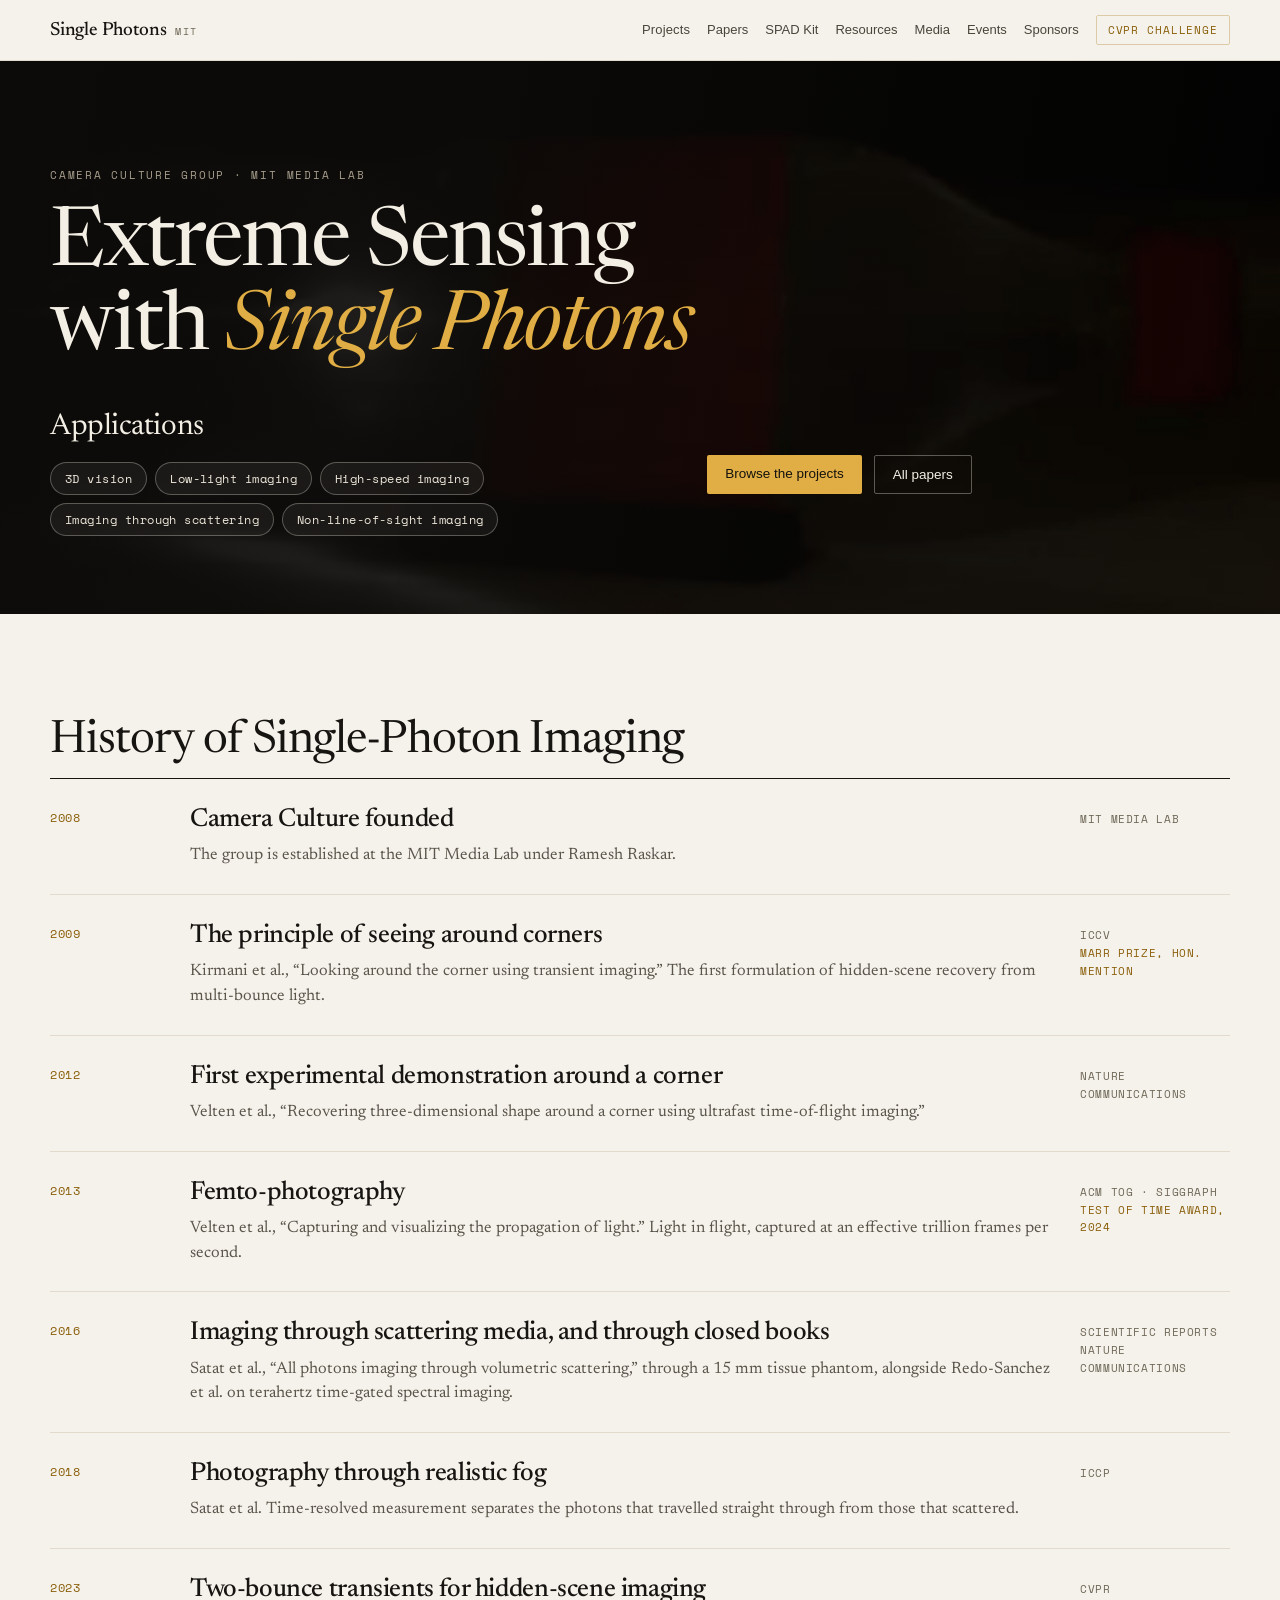
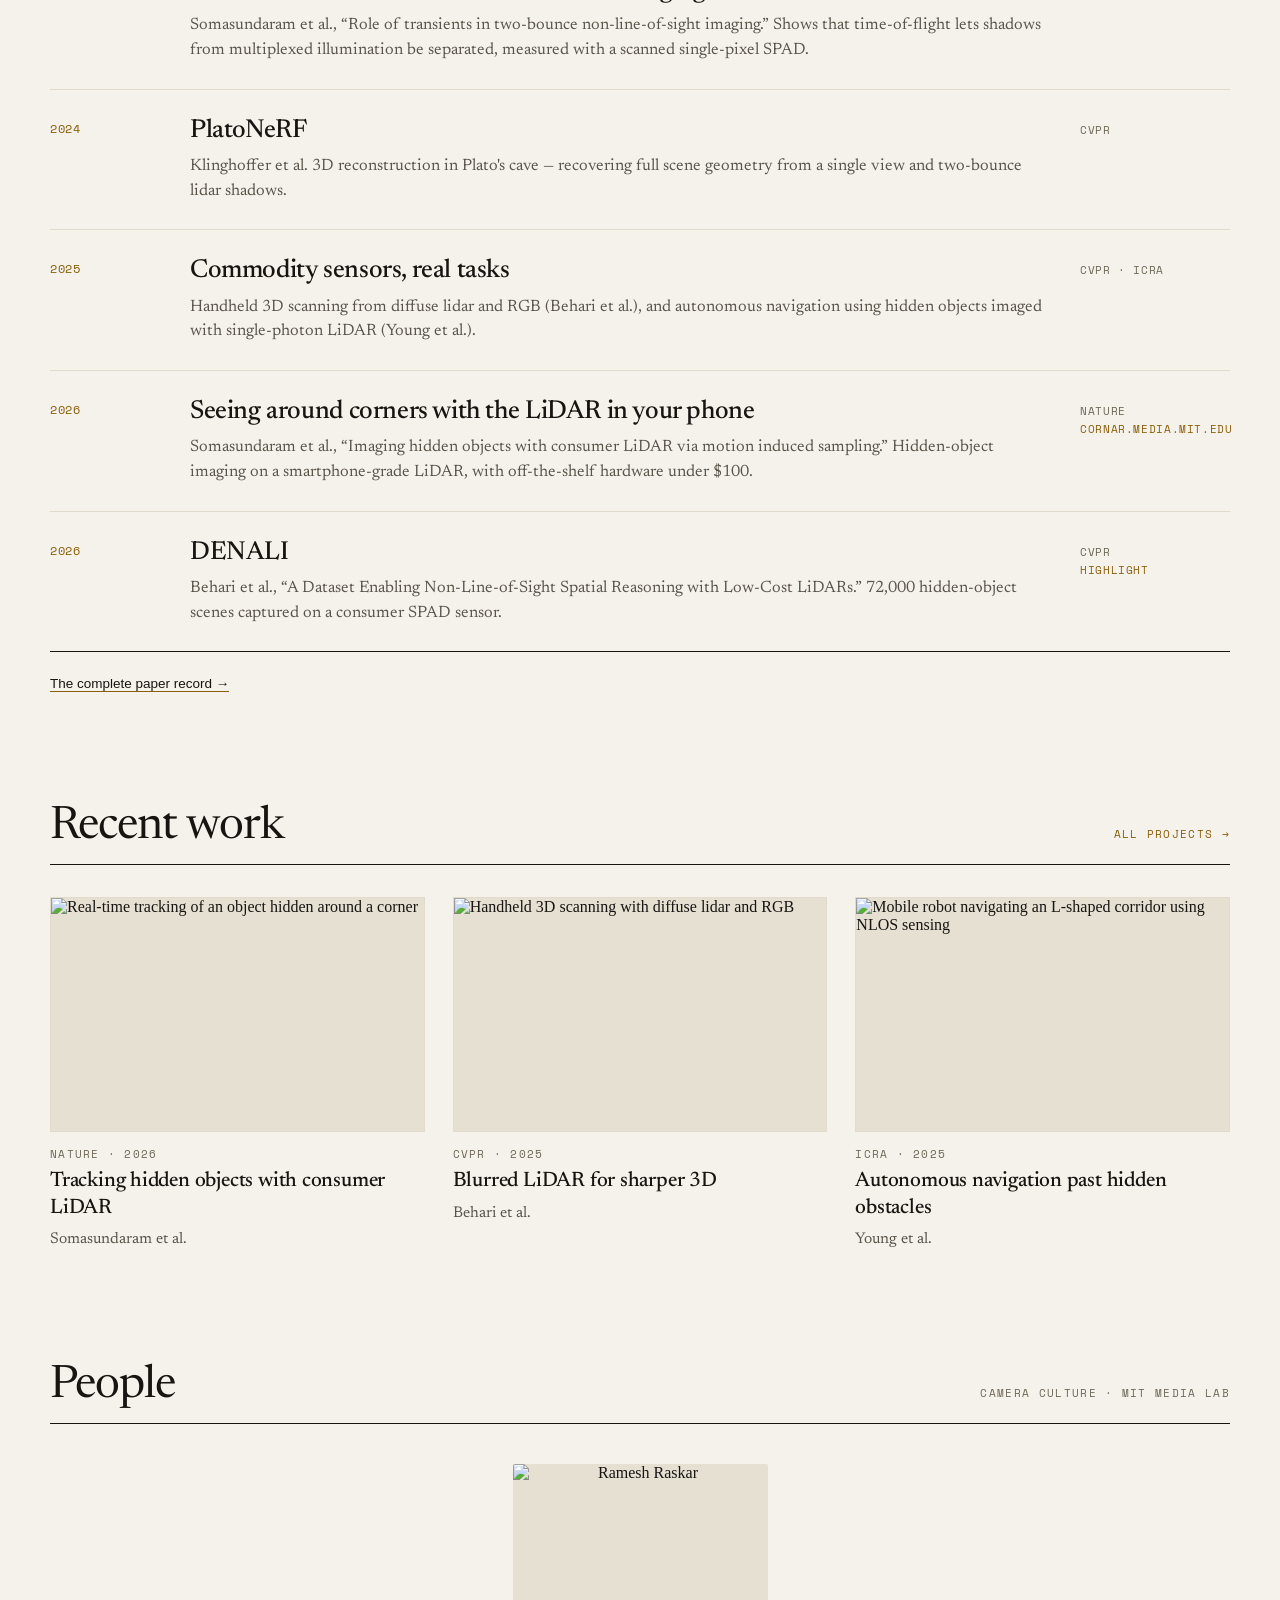
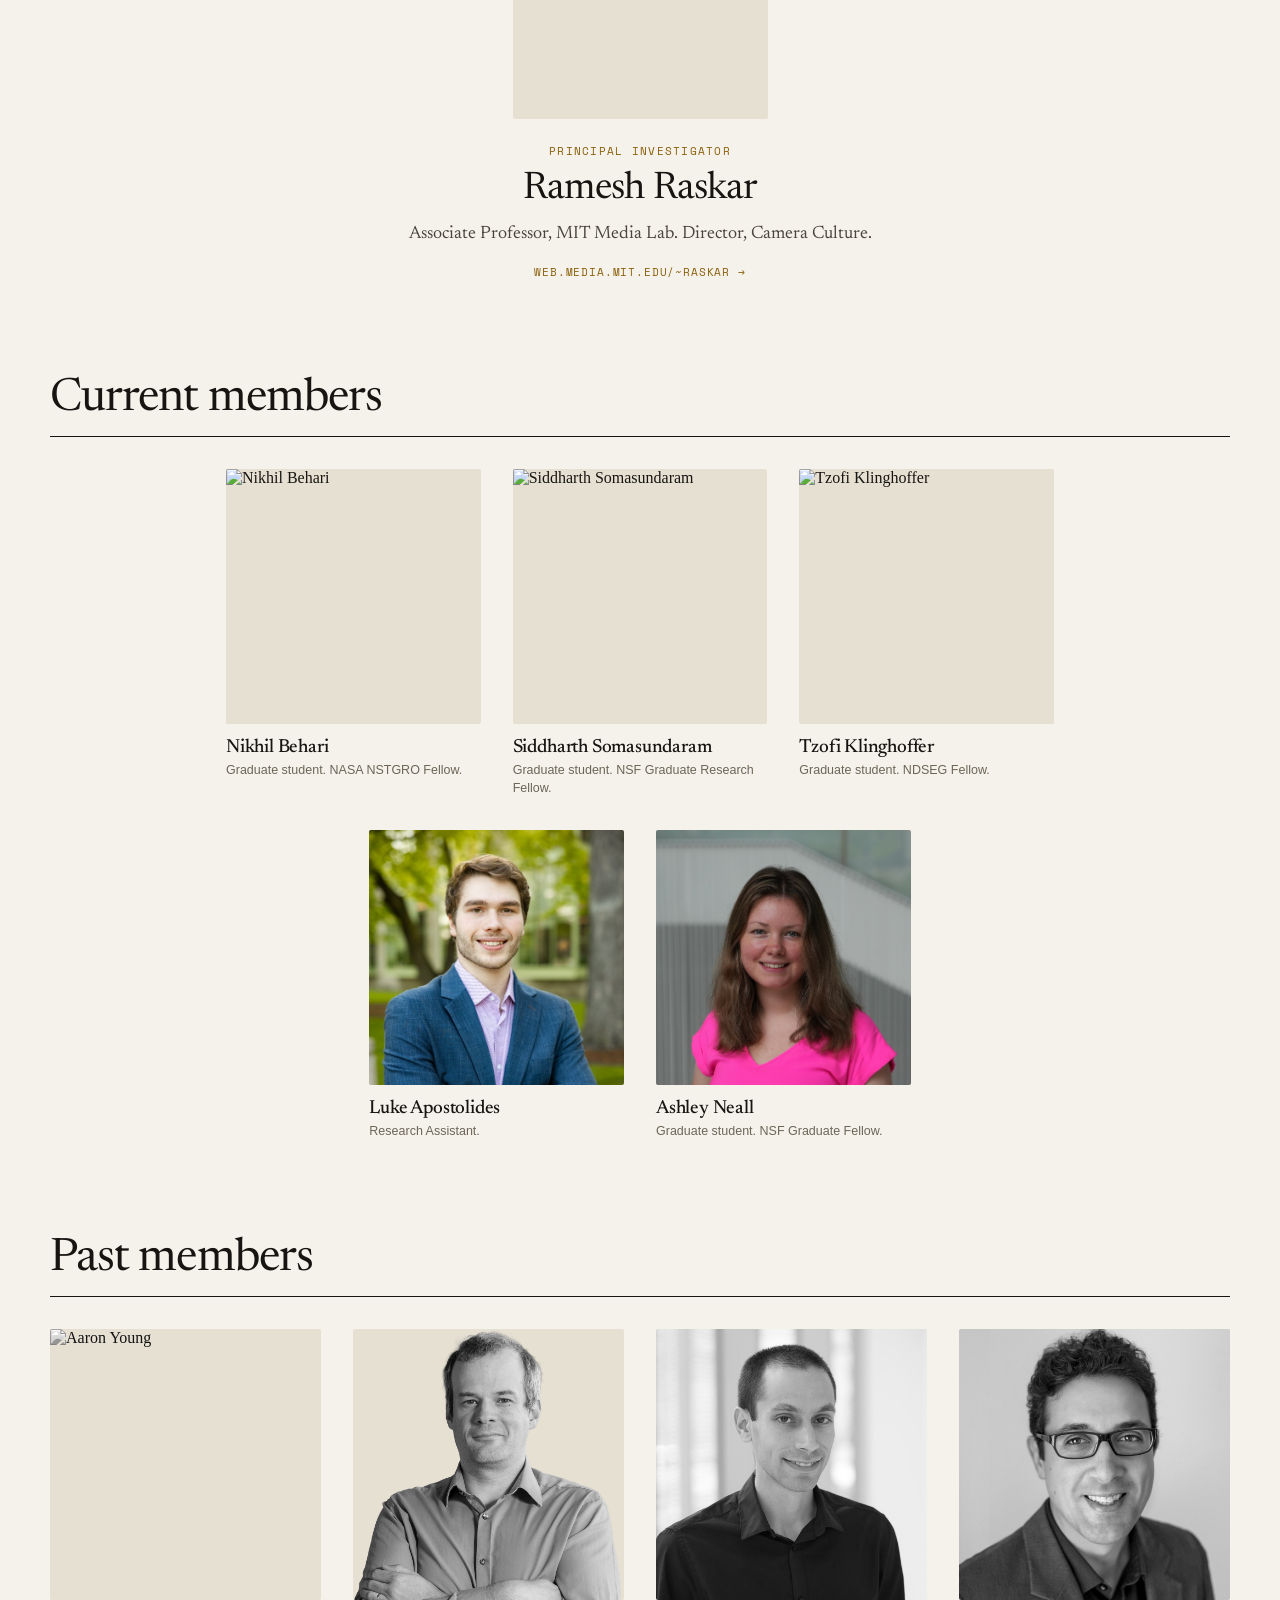
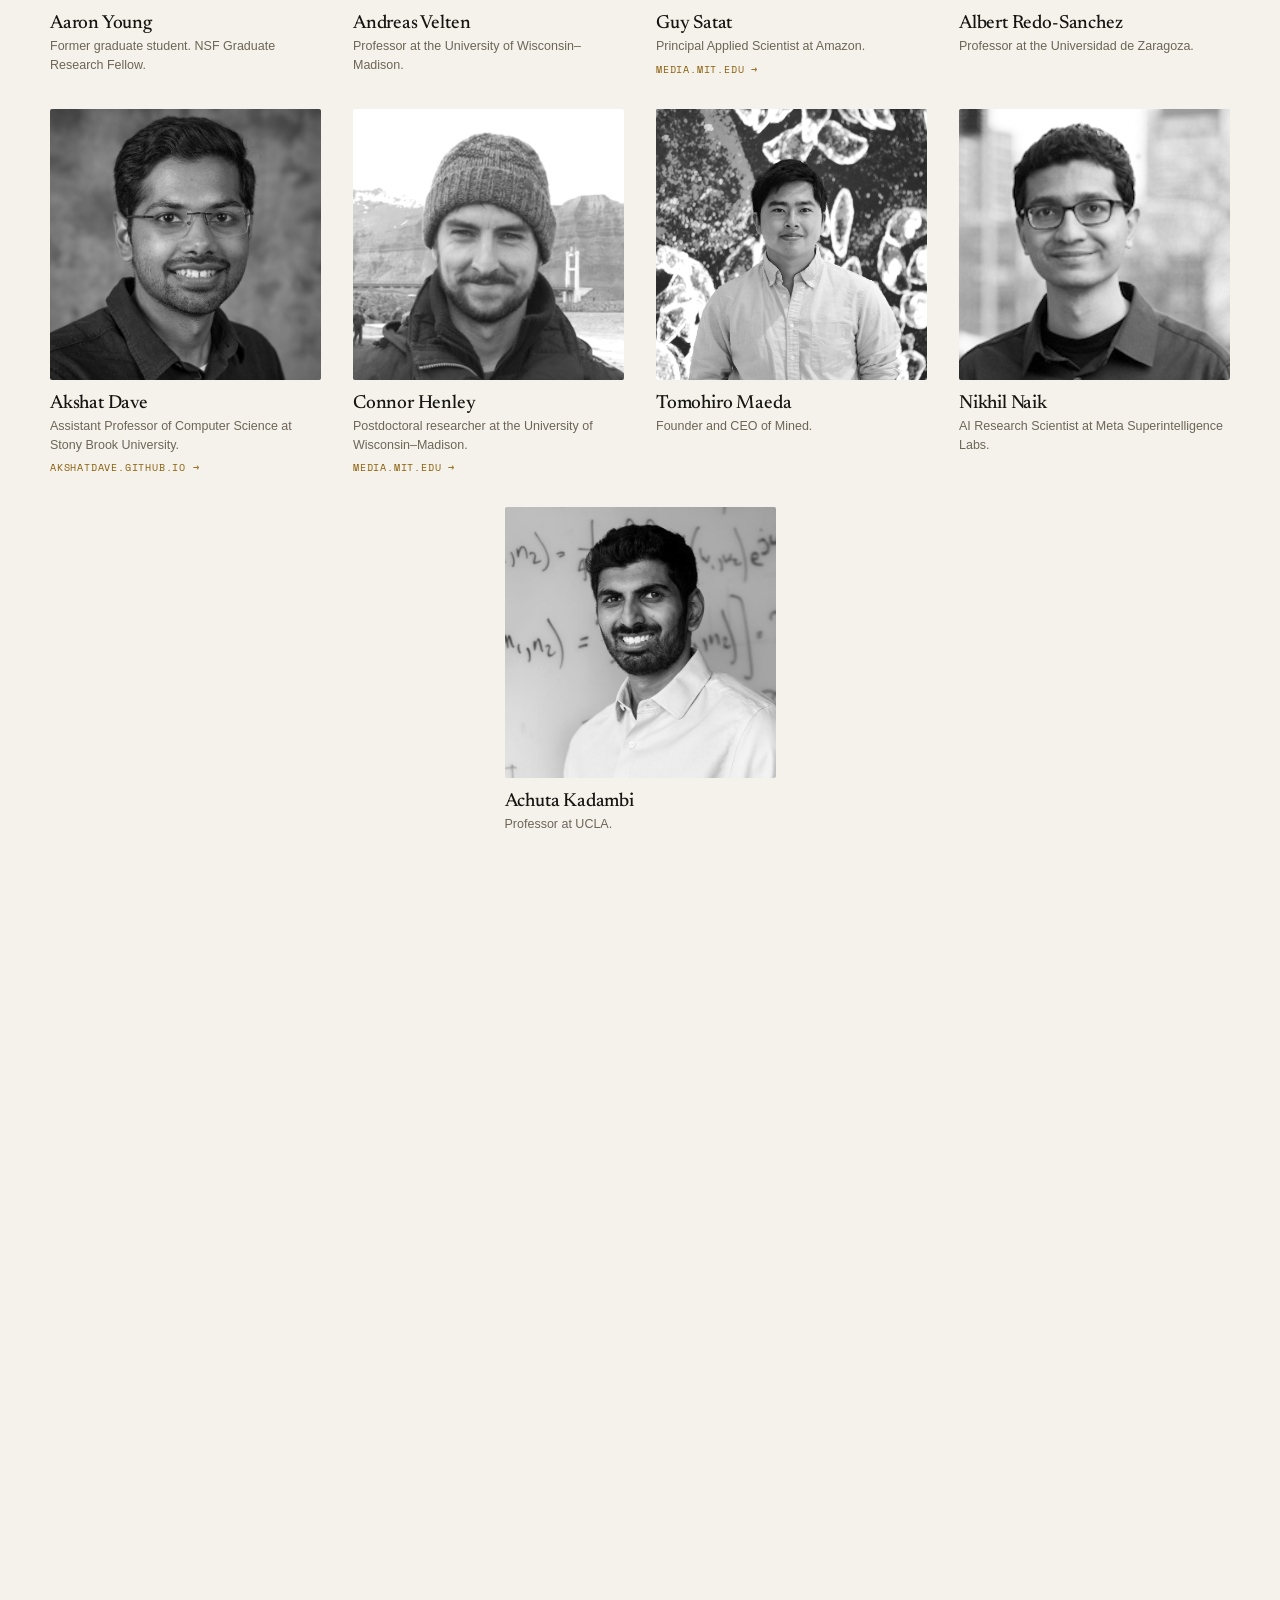
==== index.html @ fcda45ff "init" ====
<!DOCTYPE html>
<html lang="en">
<head>
<meta charset="utf-8">
<meta name="viewport" content="width=device-width, initial-scale=1">
<title>Single Photons · Camera Culture, MIT Media Lab</title>
<meta name="description" content="Single-photon, transient and time-of-flight imaging research from the Camera Culture group at the MIT Media Lab, 2008 to today.">
<link rel="preconnect" href="https://fonts.googleapis.com">
<link rel="preconnect" href="https://fonts.gstatic.com" crossorigin>
<link href="https://fonts.googleapis.com/css2?family=Newsreader:ital,opsz,wght@0,6..72,300..600;1,6..72,300..500&family=Space+Mono:wght@400;700&display=swap" rel="stylesheet">
<style>
body{margin:0;background:#F5F2EB;color:#171512;-webkit-font-smoothing:antialiased}
a{color:#8A5F0B}
a:hover{color:#171512}
input::placeholder{color:#A39B8A}
.prow:hover{background:#EFEBE1}
.hv1:hover{color:#171512 !important;border-bottom:1px solid #8A5F0B !important}
.hv2:hover{background:#8A5F0B !important;color:#FBF9F4 !important;border:1px solid #8A5F0B !important}
.hv3:hover{color:#D9A63C !important}
.hv4:hover{color:#EFEAE0 !important}
.hv5:hover{background:#F4EFE5 !important;color:#14120E !important;border:1px solid #F4EFE5 !important}
.hv6:hover{background:#F4EFE5 !important}
.hv7:hover{border:1px solid #F4EFE5 !important}
.hv8:hover{background:#EFEBE1 !important}
.hv9:hover{background:#E9E3D6 !important}
.hv10:hover{color:#8A5F0B !important}
.hv11:hover{color:#171512 !important}
.hv12:hover{background:#EFEAE0 !important}
.hv13:hover{background:#8A5F0B !important}
.hv14:hover{border:1px solid #171512 !important}
</style>
<script src="reveal.js" defer></script>
</head>
<body>
<div style="background:#F5F2EB">
  <div style="position:sticky;top:0;z-index:50;background:rgba(245,242,235,0.92);backdrop-filter:blur(10px);border-bottom:1px solid #E2DBCC">
  <div style="max-width:1180px;margin:0 auto;padding:0 32px;display:flex;align-items:center;gap:32px;min-height:60px;flex-wrap:wrap">
    <a href="index.html" style="display:flex;align-items:baseline;gap:9px;text-decoration:none;color:#171512;flex:0 0 auto">
      <span style="font-family:Newsreader,Georgia,serif;font-size:19px;font-weight:500;letter-spacing:-0.01em;white-space:nowrap">Single Photons</span>
      <span style="font-family:'Space Mono',monospace;font-size:10px;letter-spacing:0.14em;text-transform:uppercase;color:#6F6858">MIT</span>
    </a>
    <nav style="display:flex;align-items:center;gap:17px;margin-left:auto;flex-wrap:wrap;row-gap:8px">
      <a data-nav="Projects" href="projects.html" style="font-family:'Helvetica Neue',Helvetica,Arial,sans-serif;font-size:13px;letter-spacing:0.01em;color:#4A453B;text-decoration:none;padding:4px 0;border-bottom:1px solid transparent;white-space:nowrap" class="hv1">Projects</a>
      <a data-nav="Papers" href="papers.html" style="font-family:'Helvetica Neue',Helvetica,Arial,sans-serif;font-size:13px;color:#4A453B;text-decoration:none;padding:4px 0;border-bottom:1px solid transparent;white-space:nowrap" class="hv1">Papers</a>
      <a data-nav="SPAD Kit" href="spad-kit.html" style="font-family:'Helvetica Neue',Helvetica,Arial,sans-serif;font-size:13px;color:#4A453B;text-decoration:none;padding:4px 0;border-bottom:1px solid transparent;white-space:nowrap" class="hv1">SPAD Kit</a>
      <a data-nav="Resources" href="resources.html" style="font-family:'Helvetica Neue',Helvetica,Arial,sans-serif;font-size:13px;color:#4A453B;text-decoration:none;padding:4px 0;border-bottom:1px solid transparent;white-space:nowrap" class="hv1">Resources</a>
      <a data-nav="Media" href="media.html" style="font-family:'Helvetica Neue',Helvetica,Arial,sans-serif;font-size:13px;color:#4A453B;text-decoration:none;padding:4px 0;border-bottom:1px solid transparent;white-space:nowrap" class="hv1">Media</a>
      <a data-nav="Events" href="events.html" style="font-family:'Helvetica Neue',Helvetica,Arial,sans-serif;font-size:13px;color:#4A453B;text-decoration:none;padding:4px 0;border-bottom:1px solid transparent;white-space:nowrap" class="hv1">Events</a>
      <a data-nav="Sponsors" href="sponsors.html" style="font-family:'Helvetica Neue',Helvetica,Arial,sans-serif;font-size:13px;color:#4A453B;text-decoration:none;padding:4px 0;border-bottom:1px solid transparent;white-space:nowrap" class="hv1">Sponsors</a>
      <a data-nav="Challenge" href="challenge.html" style="font-family:'Space Mono',monospace;font-size:11px;letter-spacing:0.08em;text-transform:uppercase;color:#8A5F0B;text-decoration:none;border:1px solid #DCCBA6;padding:6px 11px;border-radius:2px;white-space:nowrap" class="hv2">CVPR Challenge</a>
    </nav>
  </div>
</div>

  <section style="position:relative;background:#0C0B09;overflow:hidden;isolation:isolate">
    <img src="assets/trillion_fps.gif" alt="Femto-photography: a laser pulse travelling through a plastic bottle, captured at an effective trillion frames per second" style="position:absolute;inset:0;width:100%;height:100%;object-fit:cover;object-position:center;display:block">
    <div style="position:absolute;inset:0;background:linear-gradient(101deg,rgba(12,11,9,0.96) 0%,rgba(12,11,9,0.9) 34%,rgba(12,11,9,0.52) 63%,rgba(12,11,9,0.16) 100%);pointer-events:none"></div>
    <div style="position:relative;max-width:1180px;margin:0 auto;padding:104px 32px 78px">
      <span style="font-family:'Space Mono',monospace;font-size:11px;letter-spacing:0.16em;text-transform:uppercase;color:#A79E8C">Camera Culture Group · MIT Media Lab</span>
      <h1 style="font-family:Newsreader,Georgia,serif;font-weight:400;font-size:clamp(42px,6.4vw,82px);line-height:1.02;letter-spacing:-0.025em;margin:22px 0 0;max-width:19ch;text-wrap:balance;color:#F4EFE5">Extreme Sensing with <span style="font-style:italic;color:#E0AE44">Single Photons</span></h1>
      <div style="display:grid;grid-template-columns:minmax(0,1.15fr) minmax(0,1fr);gap:56px;margin-top:40px;align-items:stretch">
        <div>
          <h2 style="font-family:Newsreader,Georgia,serif;font-weight:400;font-size:30px;letter-spacing:-0.015em;color:#F4EFE5;margin:0">Applications</h2>
          <div style="display:flex;flex-wrap:wrap;gap:8px;margin-top:20px">
            <a href="papers.html?topic=3d" style="font-family:'Space Mono',monospace;font-size:11.5px;letter-spacing:0.04em;color:#EDE7DA;text-decoration:none;border:1px solid rgba(244,239,229,0.3);border-radius:100px;padding:7px 14px;background:rgba(244,239,229,0.06)" class="hv5">3D vision</a>
            <a href="papers.html?topic=lowlight" style="font-family:'Space Mono',monospace;font-size:11.5px;letter-spacing:0.04em;color:#EDE7DA;text-decoration:none;border:1px solid rgba(244,239,229,0.3);border-radius:100px;padding:7px 14px;background:rgba(244,239,229,0.06)" class="hv5">Low-light imaging</a>
            <a href="papers.html?topic=highspeed" style="font-family:'Space Mono',monospace;font-size:11.5px;letter-spacing:0.04em;color:#EDE7DA;text-decoration:none;border:1px solid rgba(244,239,229,0.3);border-radius:100px;padding:7px 14px;background:rgba(244,239,229,0.06)" class="hv5">High-speed imaging</a>
            <a href="papers.html?topic=scattering" style="font-family:'Space Mono',monospace;font-size:11.5px;letter-spacing:0.04em;color:#EDE7DA;text-decoration:none;border:1px solid rgba(244,239,229,0.3);border-radius:100px;padding:7px 14px;background:rgba(244,239,229,0.06)" class="hv5">Imaging through scattering</a>
            <a href="papers.html?topic=nlos" style="font-family:'Space Mono',monospace;font-size:11.5px;letter-spacing:0.04em;color:#EDE7DA;text-decoration:none;border:1px solid rgba(244,239,229,0.3);border-radius:100px;padding:7px 14px;background:rgba(244,239,229,0.06)" class="hv5">Non-line-of-sight imaging</a>
          </div>
        </div>
        <div style="display:flex;flex-direction:column;gap:14px;justify-content:center">
          <div style="display:flex;gap:12px;flex-wrap:wrap">
            <a href="projects.html" style="font-family:'Helvetica Neue',Helvetica,Arial,sans-serif;font-size:13.5px;background:#E0AE44;color:#14120E;text-decoration:none;padding:11px 18px;border-radius:2px" class="hv6">Browse the projects</a>
            <a href="papers.html" style="font-family:'Helvetica Neue',Helvetica,Arial,sans-serif;font-size:13.5px;color:#F4EFE5;text-decoration:none;padding:11px 18px;border:1px solid rgba(244,239,229,0.34);border-radius:2px" class="hv7">All papers</a>
          </div>
        </div>
      </div>
    </div>
  </section>

  <section id="history" style="max-width:1180px;margin:104px auto 0;padding:0 32px">
    <div style="display:flex;align-items:baseline;justify-content:space-between;gap:24px;border-bottom:1px solid #171512;padding-bottom:14px;flex-wrap:wrap">
      <h2 style="font-family:Newsreader,Georgia,serif;font-weight:400;font-size:clamp(30px,3.6vw,46px);letter-spacing:-0.02em;margin:0">History of Single-Photon Imaging</h2>
    </div>

    <div style="display:flex;flex-direction:column">
      <div style="display:grid;grid-template-columns:112px minmax(0,1fr) 150px;gap:28px;padding:26px 0;border-bottom:1px solid #E2DBCC;align-items:start">
        <span style="font-family:'Space Mono',monospace;font-size:12px;letter-spacing:0.06em;color:#8A5F0B;padding-top:4px">2008</span>
        <div>
          <h3 style="font-family:Newsreader,Georgia,serif;font-weight:500;font-size:26px;line-height:1.2;letter-spacing:-0.015em;margin:0 0 7px">Camera Culture founded</h3>
          <p style="font-family:Newsreader,Georgia,serif;font-size:16.5px;line-height:1.5;color:#5A544A;margin:0">The group is established at the MIT Media Lab under Ramesh Raskar.</p>
        </div>
        <span style="font-family:'Space Mono',monospace;font-size:10.5px;line-height:1.7;letter-spacing:0.06em;text-transform:uppercase;color:#6F6858;padding-top:6px">MIT Media Lab</span>
      </div>
      <a href="https://ieeexplore.ieee.org/abstract/document/5459160" style="display:grid;grid-template-columns:112px minmax(0,1fr) 150px;gap:28px;padding:26px 0;border-bottom:1px solid #E2DBCC;text-decoration:none;color:#171512;align-items:start" class="hv8">
        <span style="font-family:'Space Mono',monospace;font-size:12px;letter-spacing:0.06em;color:#8A5F0B;padding-top:4px">2009</span>
        <div>
          <h3 style="font-family:Newsreader,Georgia,serif;font-weight:500;font-size:26px;line-height:1.2;letter-spacing:-0.015em;margin:0 0 7px">The principle of seeing around corners</h3>
          <p style="font-family:Newsreader,Georgia,serif;font-size:16.5px;line-height:1.5;color:#5A544A;margin:0">Kirmani et al., “Looking around the corner using transient imaging.” The first formulation of hidden-scene recovery from multi-bounce light.</p>
        </div>
        <span style="font-family:'Space Mono',monospace;font-size:10.5px;line-height:1.7;letter-spacing:0.06em;text-transform:uppercase;color:#6F6858;padding-top:6px">ICCV<br><span style="color:#8A5F0B">Marr Prize, Hon. Mention</span></span>
      </a>

      <a href="https://www.nature.com/articles/ncomms1747" style="display:grid;grid-template-columns:112px minmax(0,1fr) 150px;gap:28px;padding:26px 0;border-bottom:1px solid #E2DBCC;text-decoration:none;color:#171512;align-items:start" class="hv8">
        <span style="font-family:'Space Mono',monospace;font-size:12px;letter-spacing:0.06em;color:#8A5F0B;padding-top:4px">2012</span>
        <div>
          <h3 style="font-family:Newsreader,Georgia,serif;font-weight:500;font-size:26px;line-height:1.2;letter-spacing:-0.015em;margin:0 0 7px">First experimental demonstration around a corner</h3>
          <p style="font-family:Newsreader,Georgia,serif;font-size:16.5px;line-height:1.5;color:#5A544A;margin:0">Velten et al., “Recovering three-dimensional shape around a corner using ultrafast time-of-flight imaging.”</p>
        </div>
        <span style="font-family:'Space Mono',monospace;font-size:10.5px;line-height:1.7;letter-spacing:0.06em;text-transform:uppercase;color:#6F6858;padding-top:6px">Nature Communications</span>
      </a>

      <a href="https://dl.acm.org/doi/abs/10.1145/2461912.2461928" style="display:grid;grid-template-columns:112px minmax(0,1fr) 150px;gap:28px;padding:26px 0;border-bottom:1px solid #E2DBCC;text-decoration:none;color:#171512;align-items:start" class="hv8">
        <span style="font-family:'Space Mono',monospace;font-size:12px;letter-spacing:0.06em;color:#8A5F0B;padding-top:4px">2013</span>
        <div>
          <h3 style="font-family:Newsreader,Georgia,serif;font-weight:500;font-size:26px;line-height:1.2;letter-spacing:-0.015em;margin:0 0 7px">Femto-photography</h3>
          <p style="font-family:Newsreader,Georgia,serif;font-size:16.5px;line-height:1.5;color:#5A544A;margin:0">Velten et al., “Capturing and visualizing the propagation of light.” Light in flight, captured at an effective trillion frames per second.</p>
        </div>
        <span style="font-family:'Space Mono',monospace;font-size:10.5px;line-height:1.7;letter-spacing:0.06em;text-transform:uppercase;color:#6F6858;padding-top:6px">ACM TOG · SIGGRAPH<br><span style="color:#8A5F0B">Test of Time Award, 2024</span></span>
      </a>

      <a href="https://www.nature.com/articles/srep33946" style="display:grid;grid-template-columns:112px minmax(0,1fr) 150px;gap:28px;padding:26px 0;border-bottom:1px solid #E2DBCC;text-decoration:none;color:#171512;align-items:start" class="hv8">
        <span style="font-family:'Space Mono',monospace;font-size:12px;letter-spacing:0.06em;color:#8A5F0B;padding-top:4px">2016</span>
        <div>
          <h3 style="font-family:Newsreader,Georgia,serif;font-weight:500;font-size:26px;line-height:1.2;letter-spacing:-0.015em;margin:0 0 7px">Imaging through scattering media, and through closed books</h3>
          <p style="font-family:Newsreader,Georgia,serif;font-size:16.5px;line-height:1.5;color:#5A544A;margin:0">Satat et al., “All photons imaging through volumetric scattering,” through a 15 mm tissue phantom, alongside Redo-Sanchez et al. on terahertz time-gated spectral imaging.</p>
        </div>
        <span style="font-family:'Space Mono',monospace;font-size:10.5px;line-height:1.7;letter-spacing:0.06em;text-transform:uppercase;color:#6F6858;padding-top:6px">Scientific Reports<br>Nature Communications</span>
      </a>

      <a href="https://ieeexplore.ieee.org/abstract/document/8368463" style="display:grid;grid-template-columns:112px minmax(0,1fr) 150px;gap:28px;padding:26px 0;border-bottom:1px solid #E2DBCC;text-decoration:none;color:#171512;align-items:start" class="hv8">
        <span style="font-family:'Space Mono',monospace;font-size:12px;letter-spacing:0.06em;color:#8A5F0B;padding-top:4px">2018</span>
        <div>
          <h3 style="font-family:Newsreader,Georgia,serif;font-weight:500;font-size:26px;line-height:1.2;letter-spacing:-0.015em;margin:0 0 7px">Photography through realistic fog</h3>
          <p style="font-family:Newsreader,Georgia,serif;font-size:16.5px;line-height:1.5;color:#5A544A;margin:0">Satat et al. Time-resolved measurement separates the photons that travelled straight through from those that scattered.</p>
        </div>
        <span style="font-family:'Space Mono',monospace;font-size:10.5px;line-height:1.7;letter-spacing:0.06em;text-transform:uppercase;color:#6F6858;padding-top:6px">ICCP</span>
      </a>

      <a href="https://arxiv.org/abs/2304.01308" style="display:grid;grid-template-columns:112px minmax(0,1fr) 150px;gap:28px;padding:26px 0;border-bottom:1px solid #E2DBCC;text-decoration:none;color:#171512;align-items:start" class="hv8">
        <span style="font-family:'Space Mono',monospace;font-size:12px;letter-spacing:0.06em;color:#8A5F0B;padding-top:4px">2023</span>
        <div>
          <h3 style="font-family:Newsreader,Georgia,serif;font-weight:500;font-size:26px;line-height:1.2;letter-spacing:-0.015em;margin:0 0 7px">Two-bounce transients for hidden-scene imaging</h3>
          <p style="font-family:Newsreader,Georgia,serif;font-size:16.5px;line-height:1.5;color:#5A544A;margin:0">Somasundaram et al., “Role of transients in two-bounce non-line-of-sight imaging.” Shows that time-of-flight lets shadows from multiplexed illumination be separated, measured with a scanned single-pixel SPAD.</p>
        </div>
        <span style="font-family:'Space Mono',monospace;font-size:10.5px;line-height:1.7;letter-spacing:0.06em;text-transform:uppercase;color:#6F6858;padding-top:6px">CVPR</span>
      </a>

      <a href="http://platonerf.github.io" style="display:grid;grid-template-columns:112px minmax(0,1fr) 150px;gap:28px;padding:26px 0;border-bottom:1px solid #E2DBCC;text-decoration:none;color:#171512;align-items:start" class="hv8">
        <span style="font-family:'Space Mono',monospace;font-size:12px;letter-spacing:0.06em;color:#8A5F0B;padding-top:4px">2024</span>
        <div>
          <h3 style="font-family:Newsreader,Georgia,serif;font-weight:500;font-size:26px;line-height:1.2;letter-spacing:-0.015em;margin:0 0 7px">PlatoNeRF</h3>
          <p style="font-family:Newsreader,Georgia,serif;font-size:16.5px;line-height:1.5;color:#5A544A;margin:0">Klinghoffer et al. 3D reconstruction in Plato's cave — recovering full scene geometry from a single view and two-bounce lidar shadows.</p>
        </div>
        <span style="font-family:'Space Mono',monospace;font-size:10.5px;line-height:1.7;letter-spacing:0.06em;text-transform:uppercase;color:#6F6858;padding-top:6px">CVPR</span>
      </a>

      <a href="https://nikhilbehari.github.io/bls3d-web/" style="display:grid;grid-template-columns:112px minmax(0,1fr) 150px;gap:28px;padding:26px 0;border-bottom:1px solid #E2DBCC;text-decoration:none;color:#171512;align-items:start" class="hv8">
        <span style="font-family:'Space Mono',monospace;font-size:12px;letter-spacing:0.06em;color:#8A5F0B;padding-top:4px">2025</span>
        <div>
          <h3 style="font-family:Newsreader,Georgia,serif;font-weight:500;font-size:26px;line-height:1.2;letter-spacing:-0.015em;margin:0 0 7px">Commodity sensors, real tasks</h3>
          <p style="font-family:Newsreader,Georgia,serif;font-size:16.5px;line-height:1.5;color:#5A544A;margin:0">Handheld 3D scanning from diffuse lidar and RGB (Behari et al.), and autonomous navigation using hidden objects imaged with single-photon LiDAR (Young et al.).</p>
        </div>
        <span style="font-family:'Space Mono',monospace;font-size:10.5px;line-height:1.7;letter-spacing:0.06em;text-transform:uppercase;color:#6F6858;padding-top:6px">CVPR · ICRA</span>
      </a>

      <a href="https://www.nature.com/articles/s41586-026-10502-x" style="display:grid;grid-template-columns:112px minmax(0,1fr) 150px;gap:28px;padding:26px 0;border-bottom:1px solid #E2DBCC;text-decoration:none;color:#171512;align-items:start" class="hv9">
        <span style="font-family:'Space Mono',monospace;font-size:12px;letter-spacing:0.06em;color:#8A5F0B;padding-top:4px">2026</span>
        <div>
          <h3 style="font-family:Newsreader,Georgia,serif;font-weight:500;font-size:26px;line-height:1.2;letter-spacing:-0.015em;margin:0 0 7px">Seeing around corners with the LiDAR in your phone</h3>
          <p style="font-family:Newsreader,Georgia,serif;font-size:16.5px;line-height:1.5;color:#5A544A;margin:0">Somasundaram et al., “Imaging hidden objects with consumer LiDAR via motion induced sampling.” Hidden-object imaging on a smartphone-grade LiDAR, with off-the-shelf hardware under $100.</p>
        </div>
        <span style="font-family:'Space Mono',monospace;font-size:10.5px;line-height:1.7;letter-spacing:0.06em;text-transform:uppercase;color:#6F6858;padding-top:6px">Nature<br><span style="color:#8A5F0B">cornar.media.mit.edu</span></span>
      </a>
      <a href="https://nikhilbehari.com/denali/" style="display:grid;grid-template-columns:112px minmax(0,1fr) 150px;gap:28px;padding:26px 0;border-bottom:1px solid #171512;text-decoration:none;color:#171512;align-items:start" style-hover="background:#EFEBE1">
        <span style="font-family:'Space Mono',monospace;font-size:12px;letter-spacing:0.06em;color:#8A5F0B;padding-top:4px">2026</span>
        <div>
          <h3 style="font-family:Newsreader,Georgia,serif;font-weight:500;font-size:26px;line-height:1.2;letter-spacing:-0.015em;margin:0 0 7px">DENALI</h3>
          <p style="font-family:Newsreader,Georgia,serif;font-size:16.5px;line-height:1.5;color:#5A544A;margin:0">Behari et al., “A Dataset Enabling Non-Line-of-Sight Spatial Reasoning with Low-Cost LiDARs.” 72,000 hidden-object scenes captured on a consumer SPAD sensor.</p>
        </div>
        <span style="font-family:'Space Mono',monospace;font-size:10.5px;line-height:1.7;letter-spacing:0.06em;text-transform:uppercase;color:#6F6858;padding-top:6px">CVPR<br><span style="color:#8A5F0B">Highlight</span></span>
      </a>
    </div>
    <div style="margin-top:22px">
      <a href="papers.html" style="font-family:'Helvetica Neue',Helvetica,Arial,sans-serif;font-size:13.5px;color:#171512;text-decoration:none;border-bottom:1px solid #8A5F0B" class="hv10">The complete paper record →</a>
    </div>
  </section>

  <section style="max-width:1180px;margin:112px auto 0;padding:0 32px">
    <div style="display:flex;align-items:baseline;justify-content:space-between;gap:24px;border-bottom:1px solid #171512;padding-bottom:14px;flex-wrap:wrap">
      <h2 style="font-family:Newsreader,Georgia,serif;font-weight:400;font-size:clamp(30px,3.6vw,46px);letter-spacing:-0.02em;margin:0">Recent work</h2>
      <a href="projects.html" style="font-family:'Space Mono',monospace;font-size:11px;letter-spacing:0.12em;text-transform:uppercase;color:#8A5F0B;text-decoration:none" class="hv11">All projects →</a>
    </div>
    <div style="display:grid;grid-template-columns:repeat(auto-fit,minmax(260px,1fr));gap:28px;margin-top:32px">
      <a href="https://cornar.media.mit.edu" style="text-decoration:none;color:#171512;display:flex;flex-direction:column">
        <div style="aspect-ratio:16/10;background:#E6E0D3;overflow:hidden;border:1px solid #E2DBCC">
          <img src="https://photons.media.mit.edu/assets/img/projects/nlos_track.gif" alt="Real-time tracking of an object hidden around a corner" style="width:100%;height:100%;object-fit:cover;display:block">
        </div>
        <span style="font-family:'Space Mono',monospace;font-size:10.5px;letter-spacing:0.12em;text-transform:uppercase;color:#6F6858;margin-top:14px">Nature · 2026</span>
        <h3 style="font-family:Newsreader,Georgia,serif;font-weight:500;font-size:21px;line-height:1.25;letter-spacing:-0.01em;margin:7px 0 6px">Tracking hidden objects with consumer LiDAR</h3>
        <p style="font-family:Newsreader,Georgia,serif;font-size:15.5px;line-height:1.5;color:#5A544A;margin:0">Somasundaram et al.</p>
      </a>
      <a href="https://nikhilbehari.github.io/bls3d-web/" style="text-decoration:none;color:#171512;display:flex;flex-direction:column">
        <div style="aspect-ratio:16/10;background:#E6E0D3;overflow:hidden;border:1px solid #E2DBCC">
          <img src="https://photons.media.mit.edu/assets/img/projects/bls3d.gif" alt="Handheld 3D scanning with diffuse lidar and RGB" style="width:100%;height:100%;object-fit:cover;display:block">
        </div>
        <span style="font-family:'Space Mono',monospace;font-size:10.5px;letter-spacing:0.12em;text-transform:uppercase;color:#6F6858;margin-top:14px">CVPR · 2025</span>
        <h3 style="font-family:Newsreader,Georgia,serif;font-weight:500;font-size:21px;line-height:1.25;letter-spacing:-0.01em;margin:7px 0 6px">Blurred LiDAR for sharper 3D</h3>
        <p style="font-family:Newsreader,Georgia,serif;font-size:15.5px;line-height:1.5;color:#5A544A;margin:0">Behari et al.</p>
      </a>
      <a href="https://arxiv.org/abs/2410.03555" style="text-decoration:none;color:#171512;display:flex;flex-direction:column">
        <div style="aspect-ratio:16/10;background:#E6E0D3;overflow:hidden;border:1px solid #E2DBCC">
          <img src="https://photons.media.mit.edu/assets/img/projects/enhancing.gif" alt="Mobile robot navigating an L-shaped corridor using NLOS sensing" style="width:100%;height:100%;object-fit:cover;display:block">
        </div>
        <span style="font-family:'Space Mono',monospace;font-size:10.5px;letter-spacing:0.12em;text-transform:uppercase;color:#6F6858;margin-top:14px">ICRA · 2025</span>
        <h3 style="font-family:Newsreader,Georgia,serif;font-weight:500;font-size:21px;line-height:1.25;letter-spacing:-0.01em;margin:7px 0 6px">Autonomous navigation past hidden obstacles</h3>
        <p style="font-family:Newsreader,Georgia,serif;font-size:15.5px;line-height:1.5;color:#5A544A;margin:0">Young et al.</p>
      </a>
    </div>
  </section>

  <section id="people" style="max-width:1180px;margin:112px auto 0;padding:0 32px">
    <div style="display:flex;align-items:baseline;justify-content:space-between;gap:24px;border-bottom:1px solid #171512;padding-bottom:14px;flex-wrap:wrap">
      <h2 style="font-family:Newsreader,Georgia,serif;font-weight:400;font-size:clamp(30px,3.6vw,46px);letter-spacing:-0.02em;margin:0">People</h2>
      <span style="font-family:'Space Mono',monospace;font-size:11px;letter-spacing:0.12em;text-transform:uppercase;color:#6F6858">Camera Culture · MIT Media Lab</span>
    </div>
    <a href="https://web.media.mit.edu/~raskar/" style="display:flex;flex-direction:column;align-items:center;text-align:center;gap:22px;margin:40px auto 0;max-width:560px;text-decoration:none;color:#171512">
      <div style="width:255px;max-width:100%;aspect-ratio:1/1;background:#E6E0D3;overflow:hidden;border-radius:2px">
        <img src="https://photons.media.mit.edu/assets/img/team/team-1.png" alt="Ramesh Raskar" style="width:100%;height:100%;object-fit:cover;display:block">
      </div>
      <div>
        <span style="font-family:'Space Mono',monospace;font-size:10.5px;letter-spacing:0.12em;text-transform:uppercase;color:#8A5F0B">Principal investigator</span>
        <h3 style="font-family:Newsreader,Georgia,serif;font-weight:400;font-size:clamp(28px,3vw,38px);line-height:1.1;letter-spacing:-0.02em;margin:10px 0 10px">Ramesh Raskar</h3>
        <p style="font-family:Newsreader,Georgia,serif;font-size:18px;line-height:1.5;color:#4A453B;margin:0 auto;max-width:52ch">Associate Professor, MIT Media Lab. Director, Camera Culture.</p>
        <span style="display:inline-block;margin-top:16px;font-family:'Space Mono',monospace;font-size:10.5px;letter-spacing:0.08em;text-transform:uppercase;color:#8A5F0B">web.media.mit.edu/~raskar →</span>
      </div>
    </a>
  </section>

  <section style="max-width:1180px;margin:96px auto 0;padding:0 32px">
    <div style="display:flex;align-items:baseline;justify-content:space-between;gap:24px;border-bottom:1px solid #171512;padding-bottom:14px;flex-wrap:wrap">
      <h2 style="font-family:Newsreader,Georgia,serif;font-weight:400;font-size:clamp(30px,3.6vw,46px);letter-spacing:-0.02em;margin:0">Current members</h2>
    </div>
    <div style="display:flex;flex-wrap:wrap;justify-content:center;gap:32px;margin:32px auto 0;max-width:830px">
      <a href="https://nikhilbehari.github.io" style="text-decoration:none;color:#171512;flex:0 1 calc(33.333% - 22px);min-width:180px">
        <div style="aspect-ratio:1/1;background:#E6E0D3;overflow:hidden;border-radius:2px">
          <img src="https://photons.media.mit.edu/assets/img/team/nikhil.jpeg" alt="Nikhil Behari" style="width:100%;height:100%;object-fit:cover;display:block">
        </div>
        <h3 style="font-family:Newsreader,Georgia,serif;font-weight:500;font-size:19px;letter-spacing:-0.01em;margin:14px 0 4px">Nikhil Behari</h3>
        <p style="font-family:'Helvetica Neue',Helvetica,Arial,sans-serif;font-size:12.5px;line-height:1.5;color:#6C6558;margin:0">Graduate student. NASA NSTGRO Fellow.</p>
      </a>
      <a href="https://sidsoma.github.io" style="text-decoration:none;color:#171512;flex:0 1 calc(33.333% - 22px);min-width:180px">
        <div style="aspect-ratio:1/1;background:#E6E0D3;overflow:hidden;border-radius:2px">
          <img src="https://photons.media.mit.edu/assets/img/team/sid.jpg" alt="Siddharth Somasundaram" style="width:100%;height:100%;object-fit:cover;display:block">
        </div>
        <h3 style="font-family:Newsreader,Georgia,serif;font-weight:500;font-size:19px;letter-spacing:-0.01em;margin:14px 0 4px">Siddharth Somasundaram</h3>
        <p style="font-family:'Helvetica Neue',Helvetica,Arial,sans-serif;font-size:12.5px;line-height:1.5;color:#6C6558;margin:0">Graduate student. NSF Graduate Research Fellow.</p>
      </a>
      <a href="https://tzofi.github.io" style="text-decoration:none;color:#171512;flex:0 1 calc(33.333% - 22px);min-width:180px">
        <div style="aspect-ratio:1/1;background:#E6E0D3;overflow:hidden;border-radius:2px">
          <img src="https://photons.media.mit.edu/assets/img/team/tzofi.jpg" alt="Tzofi Klinghoffer" style="width:100%;height:100%;object-fit:cover;display:block">
        </div>
        <h3 style="font-family:Newsreader,Georgia,serif;font-weight:500;font-size:19px;letter-spacing:-0.01em;margin:14px 0 4px">Tzofi Klinghoffer</h3>
        <p style="font-family:'Helvetica Neue',Helvetica,Arial,sans-serif;font-size:12.5px;line-height:1.5;color:#6C6558;margin:0">Graduate student. NDSEG Fellow.</p>
      </a>
      <div style="flex:0 1 calc(33.333% - 22px);min-width:180px">
        <div style="aspect-ratio:1/1;background:#E6E0D3;overflow:hidden;border-radius:2px">
          <img src="assets/team/luke-apostolides.jpg" alt="Luke Apostolides" style="width:100%;height:100%;object-fit:cover;object-position:50% 5%;display:block">
        </div>
        <h3 style="font-family:Newsreader,Georgia,serif;font-weight:500;font-size:19px;letter-spacing:-0.01em;margin:14px 0 4px">Luke Apostolides</h3>
        <p style="font-family:'Helvetica Neue',Helvetica,Arial,sans-serif;font-size:12.5px;line-height:1.5;color:#6C6558;margin:0">Research Assistant.</p>
      </div>
      <div style="flex:0 1 calc(33.333% - 22px);min-width:180px">
        <div style="aspect-ratio:1/1;background:#E6E0D3;overflow:hidden;border-radius:2px">
          <img src="assets/team/ashley-neall.jpg" alt="Ashley Neall" style="width:100%;height:100%;object-fit:cover;object-position:50% 20%;display:block">
        </div>
        <h3 style="font-family:Newsreader,Georgia,serif;font-weight:500;font-size:19px;letter-spacing:-0.01em;margin:14px 0 4px">Ashley Neall</h3>
        <p style="font-family:'Helvetica Neue',Helvetica,Arial,sans-serif;font-size:12.5px;line-height:1.5;color:#6C6558;margin:0">Graduate student. NSF Graduate Fellow.</p>
      </div>
    </div>
  </section>

  <section style="max-width:1180px;margin:96px auto 0;padding:0 32px">
    <div style="display:flex;align-items:baseline;justify-content:space-between;gap:24px;border-bottom:1px solid #171512;padding-bottom:14px;flex-wrap:wrap">
      <h2 style="font-family:Newsreader,Georgia,serif;font-weight:400;font-size:clamp(30px,3.6vw,46px);letter-spacing:-0.02em;margin:0">Past members</h2>
    </div>
    <div style="display:flex;flex-wrap:wrap;justify-content:center;gap:32px;margin-top:32px">
      <a href="https://aaronyoung5.github.io" style="text-decoration:none;color:#171512;flex:0 1 calc(25% - 24px);min-width:180px">
        <div style="aspect-ratio:1/1;background:#E6E0D3;overflow:hidden;border-radius:2px">
          <img src="https://photons.media.mit.edu/assets/img/team/aaron.jpg" alt="Aaron Young" style="width:100%;height:100%;object-fit:cover;display:block;filter:grayscale(1) contrast(1.02)">
        </div>
        <h3 style="font-family:Newsreader,Georgia,serif;font-weight:500;font-size:19px;letter-spacing:-0.01em;margin:14px 0 4px">Aaron Young</h3>
        <p style="font-family:'Helvetica Neue',Helvetica,Arial,sans-serif;font-size:12.5px;line-height:1.5;color:#6C6558;margin:0">Former graduate student. NSF Graduate Research Fellow.</p>
      </a>
      <div style="flex:0 1 calc(25% - 24px);min-width:180px">
        <div style="aspect-ratio:1/1;background:#E6E0D3;overflow:hidden;border-radius:2px">
          <img src="assets/team/andreas-velten.png" alt="Andreas Velten" style="width:100%;height:100%;object-fit:cover;display:block;filter:grayscale(1) contrast(1.02)">
        </div>
        <h3 style="font-family:Newsreader,Georgia,serif;font-weight:500;font-size:19px;letter-spacing:-0.01em;margin:14px 0 4px">Andreas Velten</h3>
        <p style="font-family:'Helvetica Neue',Helvetica,Arial,sans-serif;font-size:12.5px;line-height:1.5;color:#6C6558;margin:0">Professor at the University of Wisconsin–Madison.</p>
      </div>
      <div style="flex:0 1 calc(25% - 24px);min-width:180px">
        <div style="aspect-ratio:1/1;background:#E6E0D3;overflow:hidden;border-radius:2px">
          <img src="assets/team/guy-satat.jpg" alt="Guy Satat" style="width:100%;height:100%;object-fit:cover;object-position:50% 15%;display:block;filter:grayscale(1) contrast(1.02)">
        </div>
        <h3 style="font-family:Newsreader,Georgia,serif;font-weight:500;font-size:19px;letter-spacing:-0.01em;margin:14px 0 4px">Guy Satat</h3>
        <p style="font-family:'Helvetica Neue',Helvetica,Arial,sans-serif;font-size:12.5px;line-height:1.5;color:#6C6558;margin:0">Principal Applied Scientist at Amazon.</p>
        <a href="https://www.media.mit.edu/people/guysatat/overview/" style="font-family:'Space Mono',monospace;font-size:10px;letter-spacing:0.08em;text-transform:uppercase;color:#8A5F0B;text-decoration:none;display:inline-block;margin-top:6px">media.mit.edu →</a>
      </div>
      <div style="flex:0 1 calc(25% - 24px);min-width:180px">
        <div style="aspect-ratio:1/1;background:#E6E0D3;overflow:hidden;border-radius:2px">
          <img src="assets/team/albert-sanchez.jpg" alt="Albert Sanchez" style="width:100%;height:100%;object-fit:cover;object-position:50% 30%;transform:scale(1.15);display:block;filter:grayscale(1) contrast(1.02)">
        </div>
        <h3 style="font-family:Newsreader,Georgia,serif;font-weight:500;font-size:19px;letter-spacing:-0.01em;margin:14px 0 4px">Albert Redo-Sanchez</h3>
        <p style="font-family:'Helvetica Neue',Helvetica,Arial,sans-serif;font-size:12.5px;line-height:1.5;color:#6C6558;margin:0">Professor at the Universidad de Zaragoza.</p>
      </div>
      <div style="flex:0 1 calc(25% - 24px);min-width:180px">
        <div style="aspect-ratio:1/1;background:#E6E0D3;overflow:hidden;border-radius:2px">
          <img src="assets/team/akshat-dave.jpg" alt="Akshat Dave" style="width:100%;height:100%;object-fit:cover;object-position:50% 25%;display:block;filter:grayscale(1) contrast(1.02)">
        </div>
        <h3 style="font-family:Newsreader,Georgia,serif;font-weight:500;font-size:19px;letter-spacing:-0.01em;margin:14px 0 4px">Akshat Dave</h3>
        <p style="font-family:'Helvetica Neue',Helvetica,Arial,sans-serif;font-size:12.5px;line-height:1.5;color:#6C6558;margin:0">Assistant Professor of Computer Science at Stony Brook University.</p>
        <a href="https://akshatdave.github.io" style="font-family:'Space Mono',monospace;font-size:10px;letter-spacing:0.08em;text-transform:uppercase;color:#8A5F0B;text-decoration:none;display:inline-block;margin-top:6px">akshatdave.github.io →</a>
      </div>
      <div style="flex:0 1 calc(25% - 24px);min-width:180px">
        <div style="aspect-ratio:1/1;background:#E6E0D3;overflow:hidden;border-radius:2px">
          <img src="assets/team/connor-henley.jpg" alt="Connor Henley" style="width:100%;height:100%;object-fit:cover;object-position:50% 30%;display:block;filter:grayscale(1) contrast(1.02)">
        </div>
        <h3 style="font-family:Newsreader,Georgia,serif;font-weight:500;font-size:19px;letter-spacing:-0.01em;margin:14px 0 4px">Connor Henley</h3>
        <p style="font-family:'Helvetica Neue',Helvetica,Arial,sans-serif;font-size:12.5px;line-height:1.5;color:#6C6558;margin:0">Postdoctoral researcher at the University of Wisconsin–Madison.</p>
        <a href="https://www.media.mit.edu/people/co24401/overview/" style="font-family:'Space Mono',monospace;font-size:10px;letter-spacing:0.08em;text-transform:uppercase;color:#8A5F0B;text-decoration:none;display:inline-block;margin-top:6px">media.mit.edu →</a>
      </div>
      <div style="flex:0 1 calc(25% - 24px);min-width:180px">
        <div style="aspect-ratio:1/1;background:#E6E0D3;overflow:hidden;border-radius:2px">
          <img src="assets/team/tomohiro-maeda.jpg" alt="Tomohiro Maeda" style="width:100%;height:100%;object-fit:cover;display:block;filter:grayscale(1) contrast(1.02)">
        </div>
        <h3 style="font-family:Newsreader,Georgia,serif;font-weight:500;font-size:19px;letter-spacing:-0.01em;margin:14px 0 4px">Tomohiro Maeda</h3>
        <p style="font-family:'Helvetica Neue',Helvetica,Arial,sans-serif;font-size:12.5px;line-height:1.5;color:#6C6558;margin:0">Founder and CEO of Mined.</p>
      </div>
      <div style="flex:0 1 calc(25% - 24px);min-width:180px">
        <div style="aspect-ratio:1/1;background:#E6E0D3;overflow:hidden;border-radius:2px">
          <img src="assets/team/nikhil-naik.jpg" alt="Nikhil Naik" style="width:100%;height:100%;object-fit:cover;object-position:50% 30%;display:block;filter:grayscale(1) contrast(1.02)">
        </div>
        <h3 style="font-family:Newsreader,Georgia,serif;font-weight:500;font-size:19px;letter-spacing:-0.01em;margin:14px 0 4px">Nikhil Naik</h3>
        <p style="font-family:'Helvetica Neue',Helvetica,Arial,sans-serif;font-size:12.5px;line-height:1.5;color:#6C6558;margin:0">AI Research Scientist at Meta Superintelligence Labs.</p>
      </div>
      <div style="flex:0 1 calc(25% - 24px);min-width:180px">
        <div style="aspect-ratio:1/1;background:#E6E0D3;overflow:hidden;border-radius:2px">
          <img src="assets/team/achuta-kadambi.jpg" alt="Achuta Kadambi" style="width:100%;height:100%;object-fit:cover;object-position:45% 15%;transform:scale(1.5);transform-origin:45% 22%;display:block;filter:grayscale(1) contrast(1.02)">
        </div>
        <h3 style="font-family:Newsreader,Georgia,serif;font-weight:500;font-size:19px;letter-spacing:-0.01em;margin:14px 0 4px">Achuta Kadambi</h3>
        <p style="font-family:'Helvetica Neue',Helvetica,Arial,sans-serif;font-size:12.5px;line-height:1.5;color:#6C6558;margin:0">Professor at UCLA.</p>
      </div>
    </div>
  </section>

  <section style="background:#14120E;color:#EFEAE0;margin-top:112px;padding:80px 32px">
    <div style="max-width:1180px;margin:0 auto;display:grid;grid-template-columns:minmax(0,1.3fr) minmax(0,1fr);gap:56px;align-items:end">
      <div>
        <span style="font-family:'Space Mono',monospace;font-size:11px;letter-spacing:0.16em;text-transform:uppercase;color:#D9A63C">CVPR 2027</span>
        <h2 style="font-family:Newsreader,Georgia,serif;font-weight:400;font-size:clamp(30px,4vw,52px);line-height:1.06;letter-spacing:-0.025em;margin:18px 0 0;max-width:22ch">The All-Photon Perception Challenge</h2>
        <p style="font-family:Newsreader,Georgia,serif;font-size:18px;line-height:1.55;color:#BEB7A6;margin:20px 0 0;max-width:52ch">A community benchmark built on consumer LiDAR — line-of-sight 3D reconstruction and non-line-of-sight perception.</p>
      </div>
      <div style="display:flex;flex-direction:column;gap:14px;align-items:flex-start">
        <a href="challenge.html" style="font-family:'Helvetica Neue',Helvetica,Arial,sans-serif;font-size:14px;background:#D9A63C;color:#14120E;text-decoration:none;padding:13px 22px;border-radius:2px" class="hv12">Challenge overview →</a>
        <span style="font-family:'Space Mono',monospace;font-size:10.5px;letter-spacing:0.1em;text-transform:uppercase;color:#8C8574">Tracks, datasets and toolkit live on the challenge site</span>
      </div>
    </div>
  </section>

  <section style="max-width:1180px;margin:0 auto;padding:64px 32px 96px;display:flex;flex-direction:column;align-items:center;text-align:center">
    <span style="font-family:'Space Mono',monospace;font-size:10.5px;letter-spacing:0.14em;text-transform:uppercase;color:#6F6858">Supported by</span>
    <div style="display:flex;gap:48px;flex-wrap:wrap;align-items:center;justify-content:center;margin-top:22px">
      <img src="https://commons.wikimedia.org/wiki/Special:FilePath/NSF.svg?width=360" alt="National Science Foundation" title="National Science Foundation" style="height:96px;width:auto;display:block">
      <img src="https://commons.wikimedia.org/wiki/Special:FilePath/NASA_logo.svg?width=360" alt="NASA" title="NASA" style="height:96px;width:auto;display:block">
      <img src="https://commons.wikimedia.org/wiki/Special:FilePath/Seal_of_the_United_States_Department_of_Defense.svg?width=360" alt="U.S. Department of Defense" title="U.S. Department of Defense" style="height:96px;width:auto;display:block">
    </div>
    <a href="sponsors.html" style="margin-top:28px;font-family:'Space Mono',monospace;font-size:11px;letter-spacing:0.12em;text-transform:uppercase;color:#8A5F0B;text-decoration:none" class="hv11">Details →</a>
  </section>

  <footer style="background:#14120E;color:#EFEAE0;padding:64px 32px 40px">
  <div style="max-width:1180px;margin:0 auto;display:grid;grid-template-columns:minmax(0,1.4fr) minmax(0,1fr) minmax(0,1fr);gap:48px">
    <div>
      <div style="font-family:Newsreader,Georgia,serif;font-size:22px;font-weight:500;letter-spacing:-0.01em">Extreme Sensing with Single Photons</div>
      <p style="font-family:Newsreader,Georgia,serif;font-size:15px;line-height:1.6;color:#9A9384;max-width:34ch;margin:14px 0 0">Camera Culture Group, MIT Media Lab. Transient, time-of-flight and single-photon imaging research.</p>
      <div style="font-family:'Space Mono',monospace;font-size:11px;letter-spacing:0.06em;color:#8C8574;margin-top:22px;line-height:1.8">77 Massachusetts Avenue<br>Cambridge, MA 02139</div>
    </div>
    <nav style="display:flex;flex-direction:column;gap:9px">
      <span style="font-family:'Space Mono',monospace;font-size:10px;letter-spacing:0.14em;text-transform:uppercase;color:#8C8574;margin-bottom:5px">The work</span>
      <a href="projects.html" style="font-family:'Helvetica Neue',Helvetica,Arial,sans-serif;font-size:13.5px;color:#CFC8B8;text-decoration:none" class="hv3">Projects</a>
      <a href="papers.html" style="font-family:'Helvetica Neue',Helvetica,Arial,sans-serif;font-size:13.5px;color:#CFC8B8;text-decoration:none" class="hv3">Papers</a>
      <a href="spad-kit.html" style="font-family:'Helvetica Neue',Helvetica,Arial,sans-serif;font-size:13.5px;color:#CFC8B8;text-decoration:none" class="hv3">SPAD Kit</a>
      <a href="resources.html" style="font-family:'Helvetica Neue',Helvetica,Arial,sans-serif;font-size:13.5px;color:#CFC8B8;text-decoration:none" class="hv3">Resources</a>
    </nav>
    <nav style="display:flex;flex-direction:column;gap:9px">
      <span style="font-family:'Space Mono',monospace;font-size:10px;letter-spacing:0.14em;text-transform:uppercase;color:#8C8574;margin-bottom:5px">The group</span>
      <a href="index.html#people" style="font-family:'Helvetica Neue',Helvetica,Arial,sans-serif;font-size:13.5px;color:#CFC8B8;text-decoration:none" class="hv3">People</a>
      <a href="media.html" style="font-family:'Helvetica Neue',Helvetica,Arial,sans-serif;font-size:13.5px;color:#CFC8B8;text-decoration:none" class="hv3">Media</a>
      <a href="events.html" style="font-family:'Helvetica Neue',Helvetica,Arial,sans-serif;font-size:13.5px;color:#CFC8B8;text-decoration:none" class="hv3">Events</a>
      <a href="sponsors.html" style="font-family:'Helvetica Neue',Helvetica,Arial,sans-serif;font-size:13.5px;color:#CFC8B8;text-decoration:none" class="hv3">Sponsors</a>
      <a href="challenge.html" style="font-family:'Helvetica Neue',Helvetica,Arial,sans-serif;font-size:13.5px;color:#D9A63C;text-decoration:none" class="hv4">CVPR Challenge</a>
    </nav>
  </div>
  <div style="max-width:1180px;margin:48px auto 0;padding-top:20px;border-top:1px solid #2A2620;display:flex;justify-content:space-between;gap:24px;flex-wrap:wrap;font-family:'Space Mono',monospace;font-size:10.5px;letter-spacing:0.06em;color:#8C8574">
    <span>Camera Culture Group · MIT Media Lab</span>
    <a href="https://accessibility.mit.edu/" style="color:#8C8574;text-decoration:none" class="hv3">MIT Accessibility</a>
  </div>
</footer>
</div>

<script>
(function(){
  var page=(location.pathname.split('/').pop()||'index.html')||'index.html';
  [].slice.call(document.querySelectorAll('nav a[data-nav]')).forEach(function(a){
    if(a.getAttribute('href')===page&&a.getAttribute('data-nav')!=='Challenge'){
      a.style.color='#171512';a.style.borderBottom='1px solid #8A5F0B';
    }
  });
})();
</script>
</body>
</html>
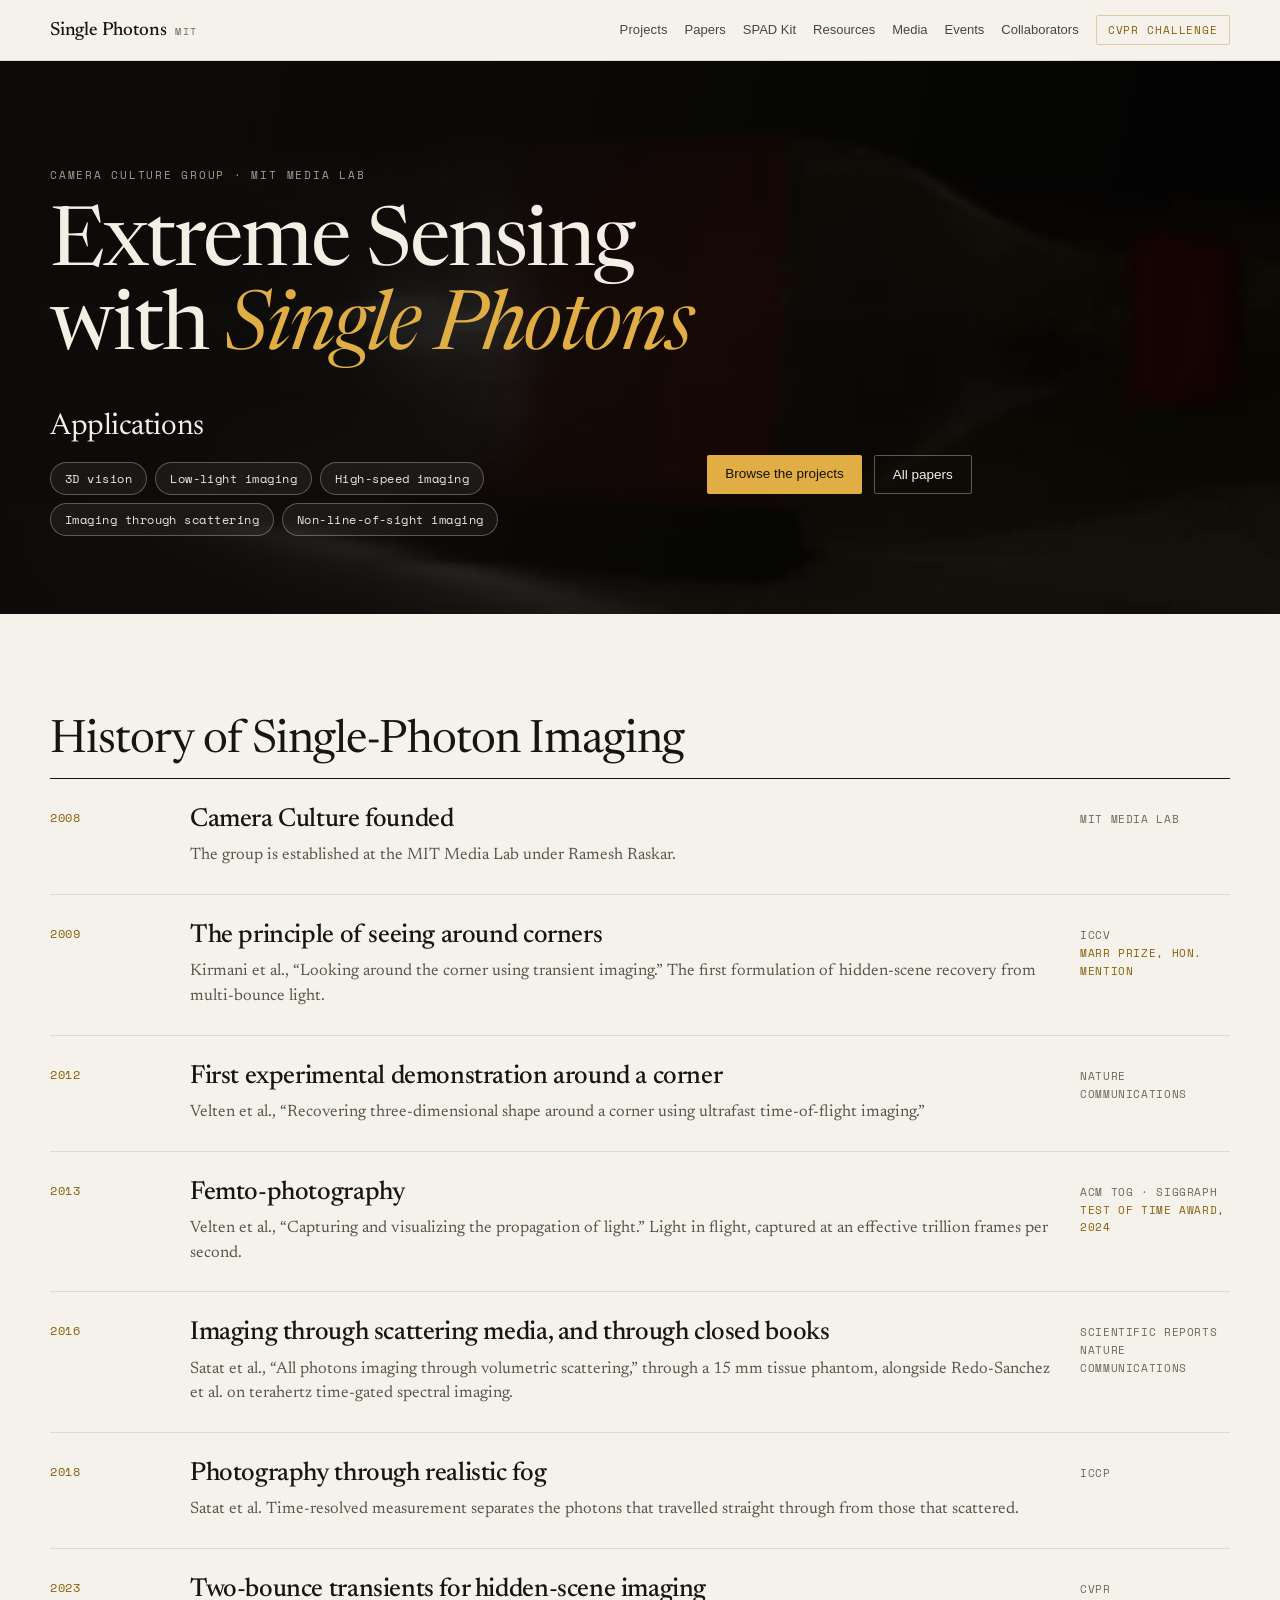
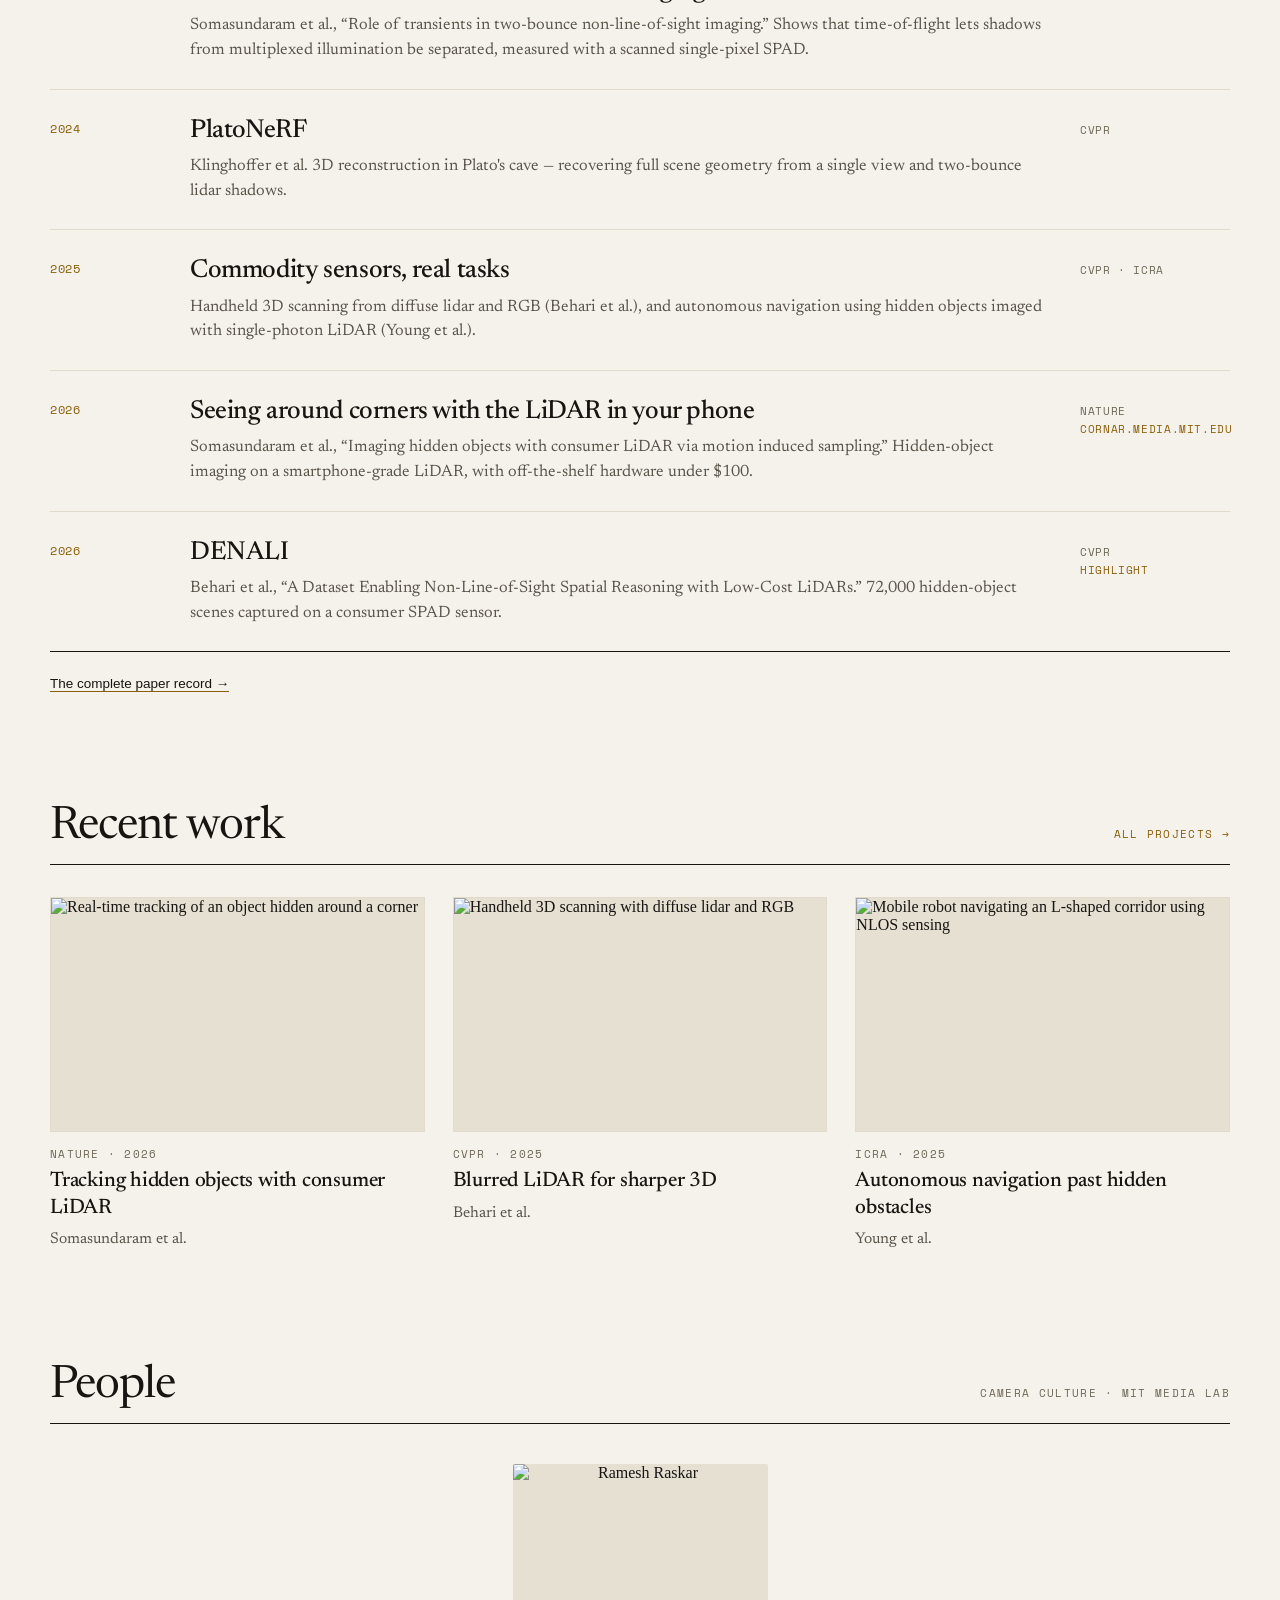
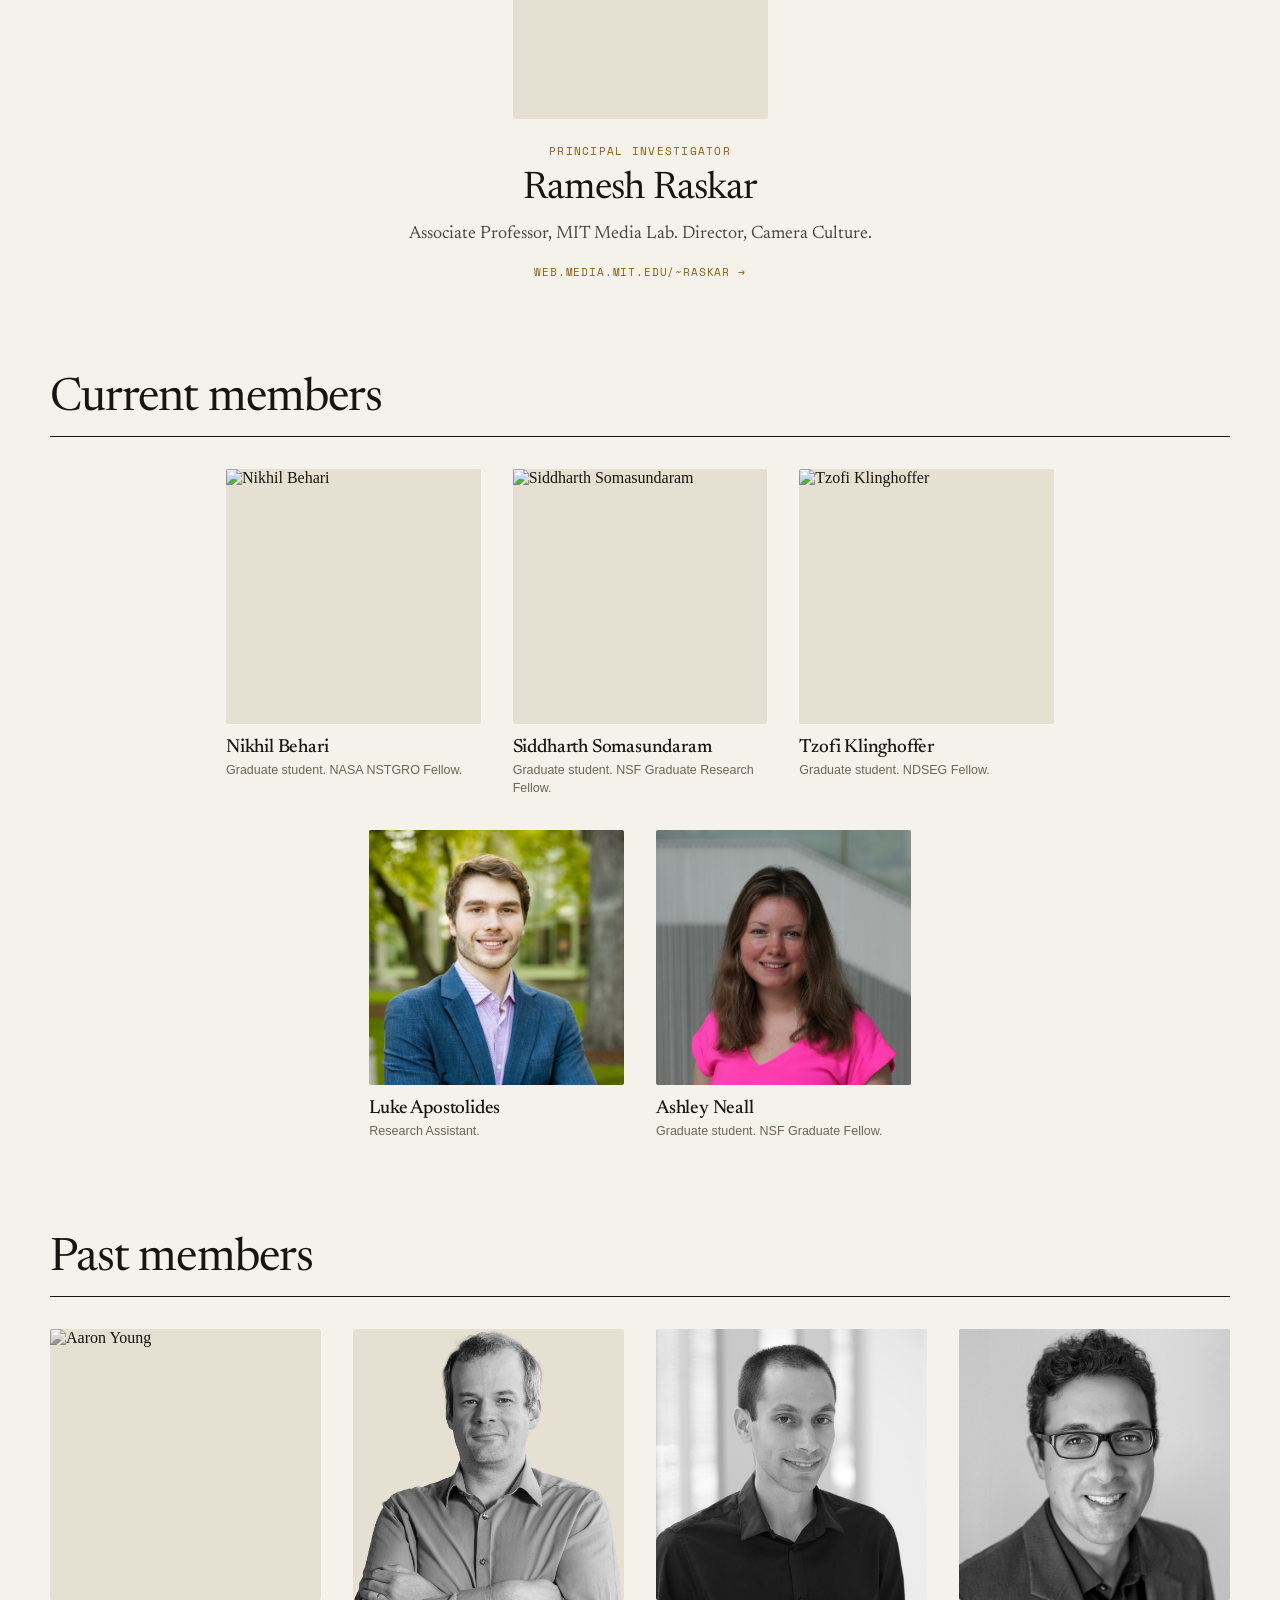
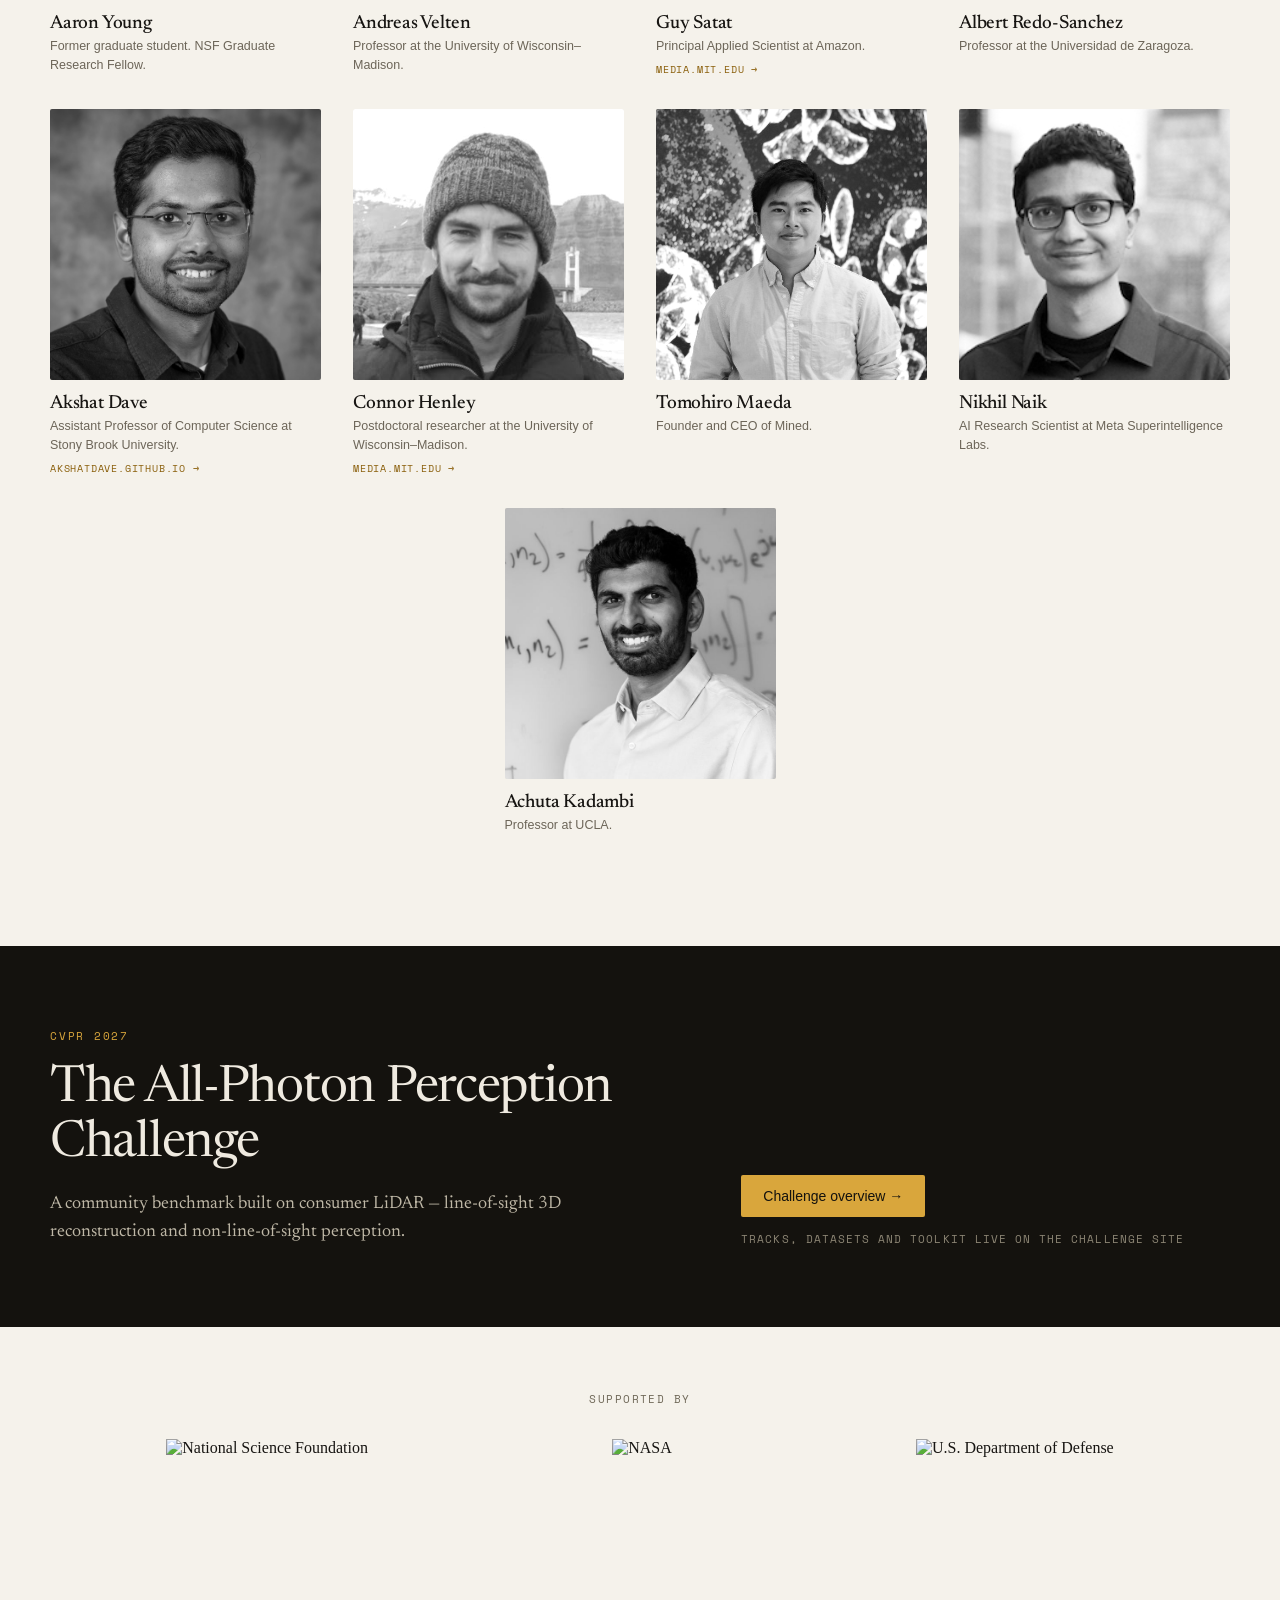
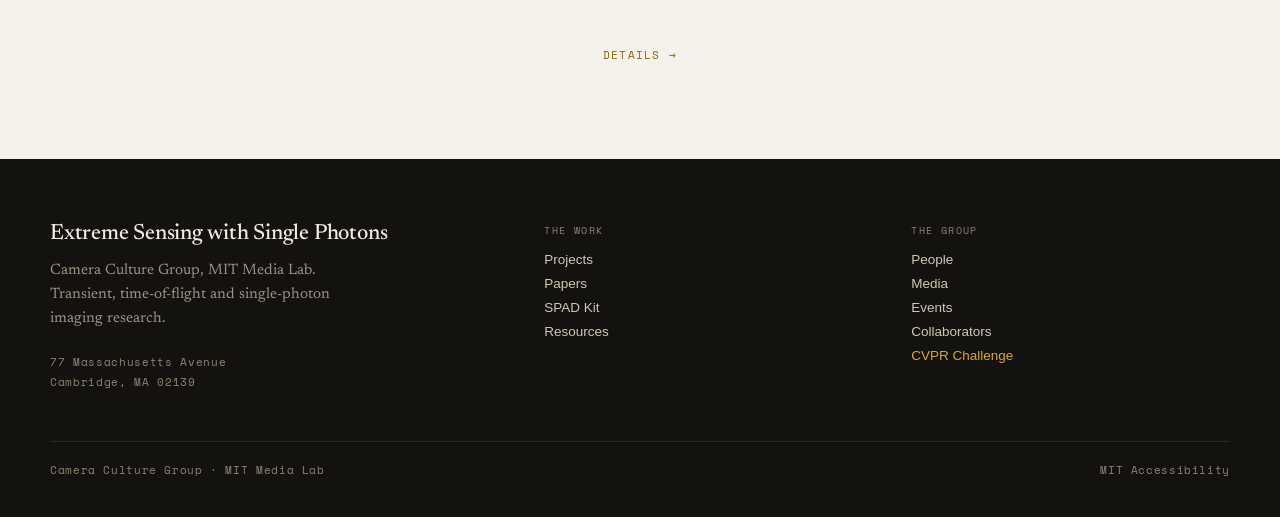
==== commit 900aa658: "update" ====
--- a/index.html
+++ b/index.html
@@ -46,7 +46,7 @@
       <a data-nav="Resources" href="resources.html" style="font-family:'Helvetica Neue',Helvetica,Arial,sans-serif;font-size:13px;color:#4A453B;text-decoration:none;padding:4px 0;border-bottom:1px solid transparent;white-space:nowrap" class="hv1">Resources</a>
       <a data-nav="Media" href="media.html" style="font-family:'Helvetica Neue',Helvetica,Arial,sans-serif;font-size:13px;color:#4A453B;text-decoration:none;padding:4px 0;border-bottom:1px solid transparent;white-space:nowrap" class="hv1">Media</a>
       <a data-nav="Events" href="events.html" style="font-family:'Helvetica Neue',Helvetica,Arial,sans-serif;font-size:13px;color:#4A453B;text-decoration:none;padding:4px 0;border-bottom:1px solid transparent;white-space:nowrap" class="hv1">Events</a>
-      <a data-nav="Sponsors" href="sponsors.html" style="font-family:'Helvetica Neue',Helvetica,Arial,sans-serif;font-size:13px;color:#4A453B;text-decoration:none;padding:4px 0;border-bottom:1px solid transparent;white-space:nowrap" class="hv1">Sponsors</a>
+      <a data-nav="Sponsors" href="Collaborators.html" style="font-family:'Helvetica Neue',Helvetica,Arial,sans-serif;font-size:13px;color:#4A453B;text-decoration:none;padding:4px 0;border-bottom:1px solid transparent;white-space:nowrap" class="hv1">Collaborators</a>
       <a data-nav="Challenge" href="challenge.html" style="font-family:'Space Mono',monospace;font-size:11px;letter-spacing:0.08em;text-transform:uppercase;color:#8A5F0B;text-decoration:none;border:1px solid #DCCBA6;padding:6px 11px;border-radius:2px;white-space:nowrap" class="hv2">CVPR Challenge</a>
     </nav>
   </div>
@@ -371,12 +371,12 @@
 
   <section style="max-width:1180px;margin:0 auto;padding:64px 32px 96px;display:flex;flex-direction:column;align-items:center;text-align:center">
     <span style="font-family:'Space Mono',monospace;font-size:10.5px;letter-spacing:0.14em;text-transform:uppercase;color:#6F6858">Supported by</span>
-    <div style="display:flex;gap:48px;flex-wrap:wrap;align-items:center;justify-content:center;margin-top:22px">
-      <img src="https://commons.wikimedia.org/wiki/Special:FilePath/NSF.svg?width=360" alt="National Science Foundation" title="National Science Foundation" style="height:96px;width:auto;display:block">
-      <img src="https://commons.wikimedia.org/wiki/Special:FilePath/NASA_logo.svg?width=360" alt="NASA" title="NASA" style="height:96px;width:auto;display:block">
-      <img src="https://commons.wikimedia.org/wiki/Special:FilePath/Seal_of_the_United_States_Department_of_Defense.svg?width=360" alt="U.S. Department of Defense" title="U.S. Department of Defense" style="height:96px;width:auto;display:block">
-    </div>
-    <a href="sponsors.html" style="margin-top:28px;font-family:'Space Mono',monospace;font-size:11px;letter-spacing:0.12em;text-transform:uppercase;color:#8A5F0B;text-decoration:none" class="hv11">Details →</a>
+    <div style="display:flex;gap:clamp(40px,10vw,140px);flex-wrap:wrap;align-items:center;justify-content:space-evenly;width:100%;margin-top:32px">
+      <img src="https://commons.wikimedia.org/wiki/Special:FilePath/NSF.svg?width=720" alt="National Science Foundation" title="National Science Foundation" style="height:clamp(110px,15vw,180px);width:auto;display:block">
+      <img src="https://commons.wikimedia.org/wiki/Special:FilePath/NASA_logo.svg?width=720" alt="NASA" title="NASA" style="height:clamp(110px,15vw,180px);width:auto;display:block">
+      <img src="https://commons.wikimedia.org/wiki/Special:FilePath/Seal_of_the_United_States_Department_of_Defense.svg?width=720" alt="U.S. Department of Defense" title="U.S. Department of Defense" style="height:clamp(110px,15vw,180px);width:auto;display:block">
+    </div>
+    <a href="Collaborators.html" style="margin-top:28px;font-family:'Space Mono',monospace;font-size:11px;letter-spacing:0.12em;text-transform:uppercase;color:#8A5F0B;text-decoration:none" class="hv11">Details →</a>
   </section>
 
   <footer style="background:#14120E;color:#EFEAE0;padding:64px 32px 40px">
@@ -398,7 +398,7 @@
       <a href="index.html#people" style="font-family:'Helvetica Neue',Helvetica,Arial,sans-serif;font-size:13.5px;color:#CFC8B8;text-decoration:none" class="hv3">People</a>
       <a href="media.html" style="font-family:'Helvetica Neue',Helvetica,Arial,sans-serif;font-size:13.5px;color:#CFC8B8;text-decoration:none" class="hv3">Media</a>
       <a href="events.html" style="font-family:'Helvetica Neue',Helvetica,Arial,sans-serif;font-size:13.5px;color:#CFC8B8;text-decoration:none" class="hv3">Events</a>
-      <a href="sponsors.html" style="font-family:'Helvetica Neue',Helvetica,Arial,sans-serif;font-size:13.5px;color:#CFC8B8;text-decoration:none" class="hv3">Sponsors</a>
+      <a href="Collaborators.html" style="font-family:'Helvetica Neue',Helvetica,Arial,sans-serif;font-size:13.5px;color:#CFC8B8;text-decoration:none" class="hv3">Collaborators</a>
       <a href="challenge.html" style="font-family:'Helvetica Neue',Helvetica,Arial,sans-serif;font-size:13.5px;color:#D9A63C;text-decoration:none" class="hv4">CVPR Challenge</a>
     </nav>
   </div>
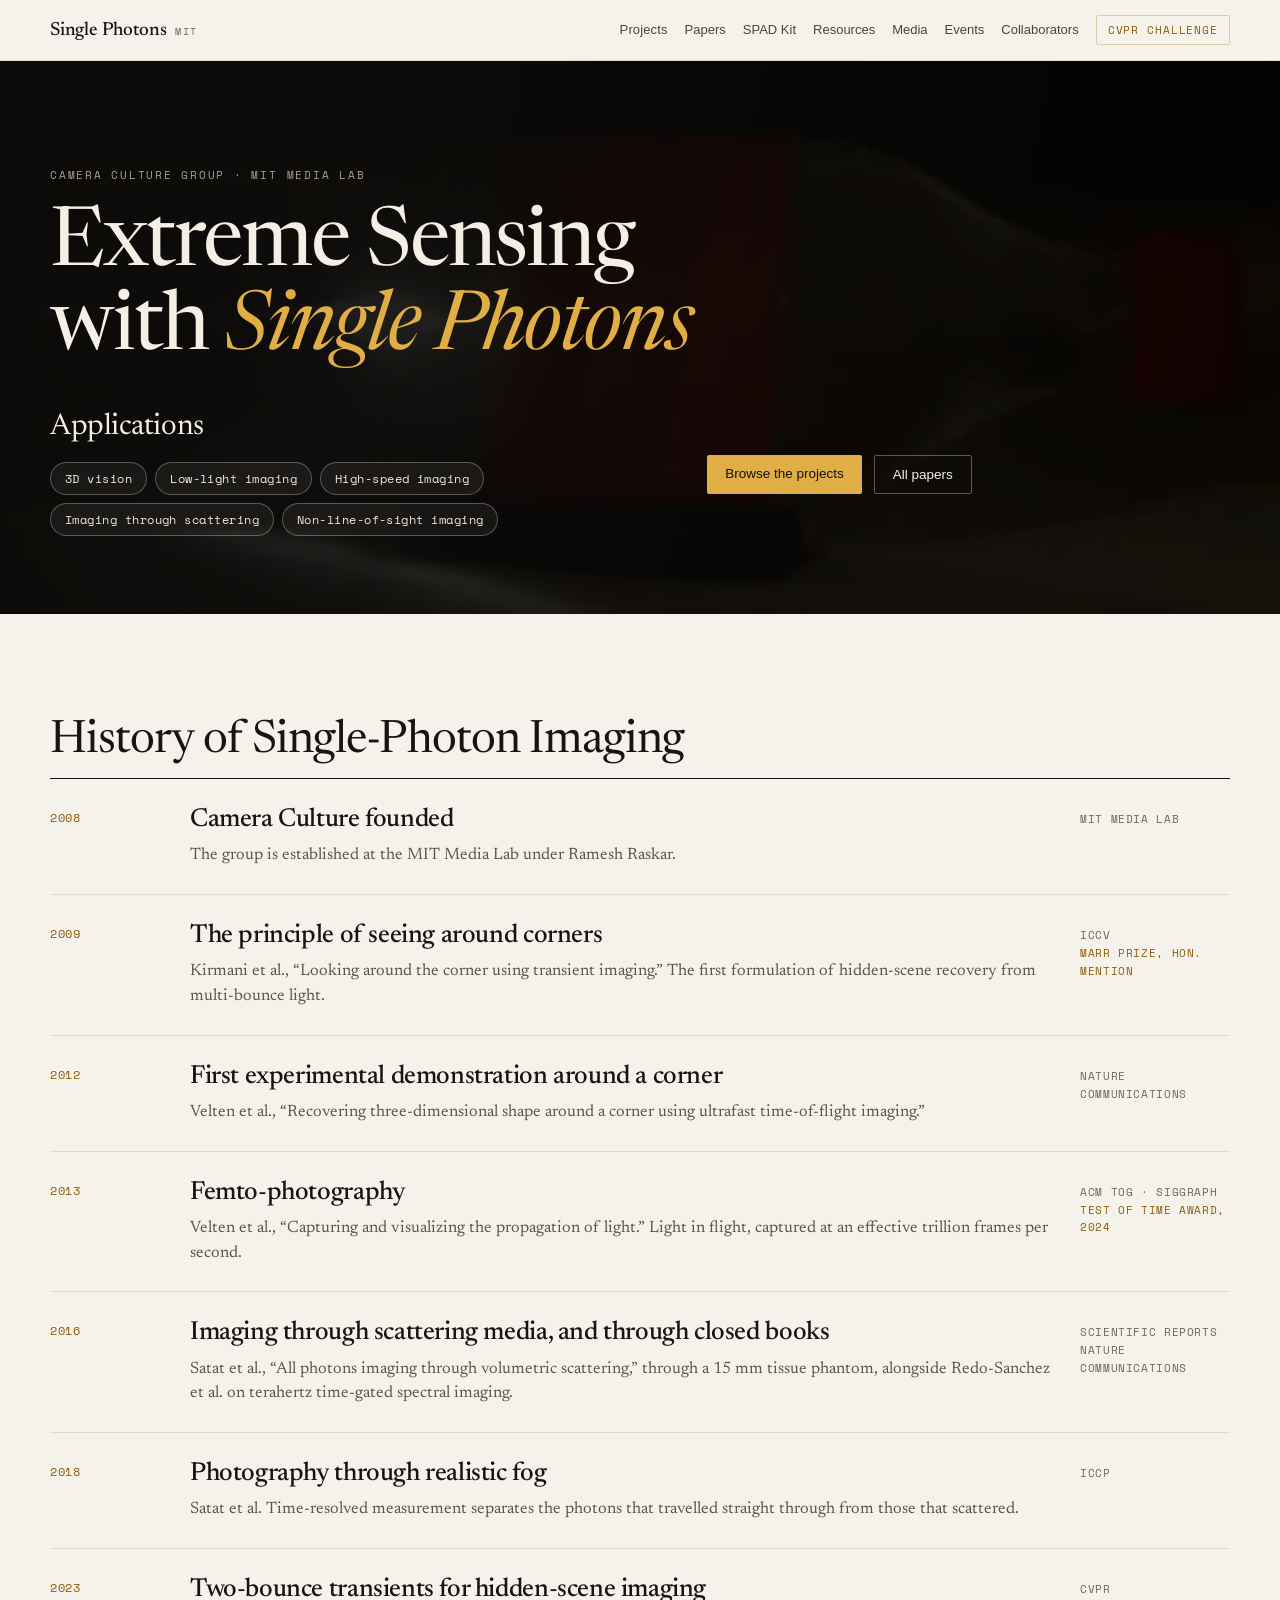
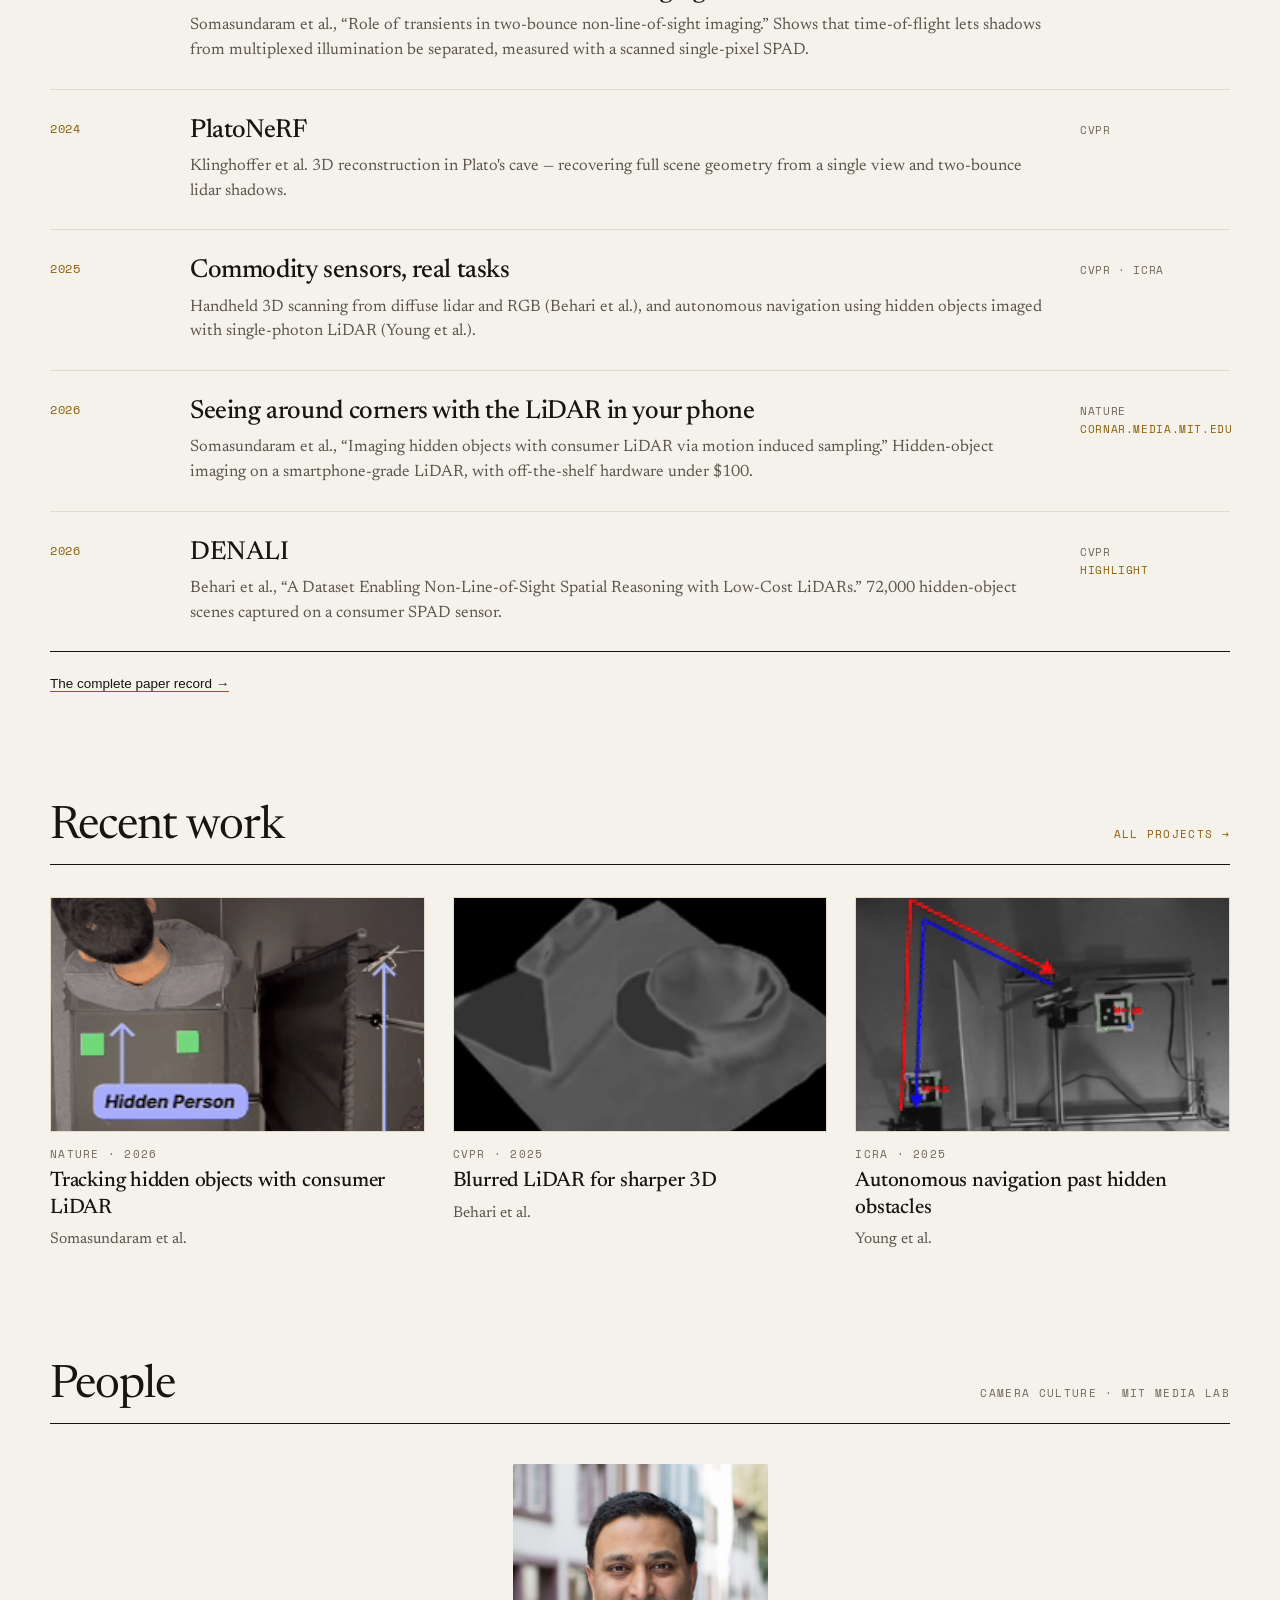
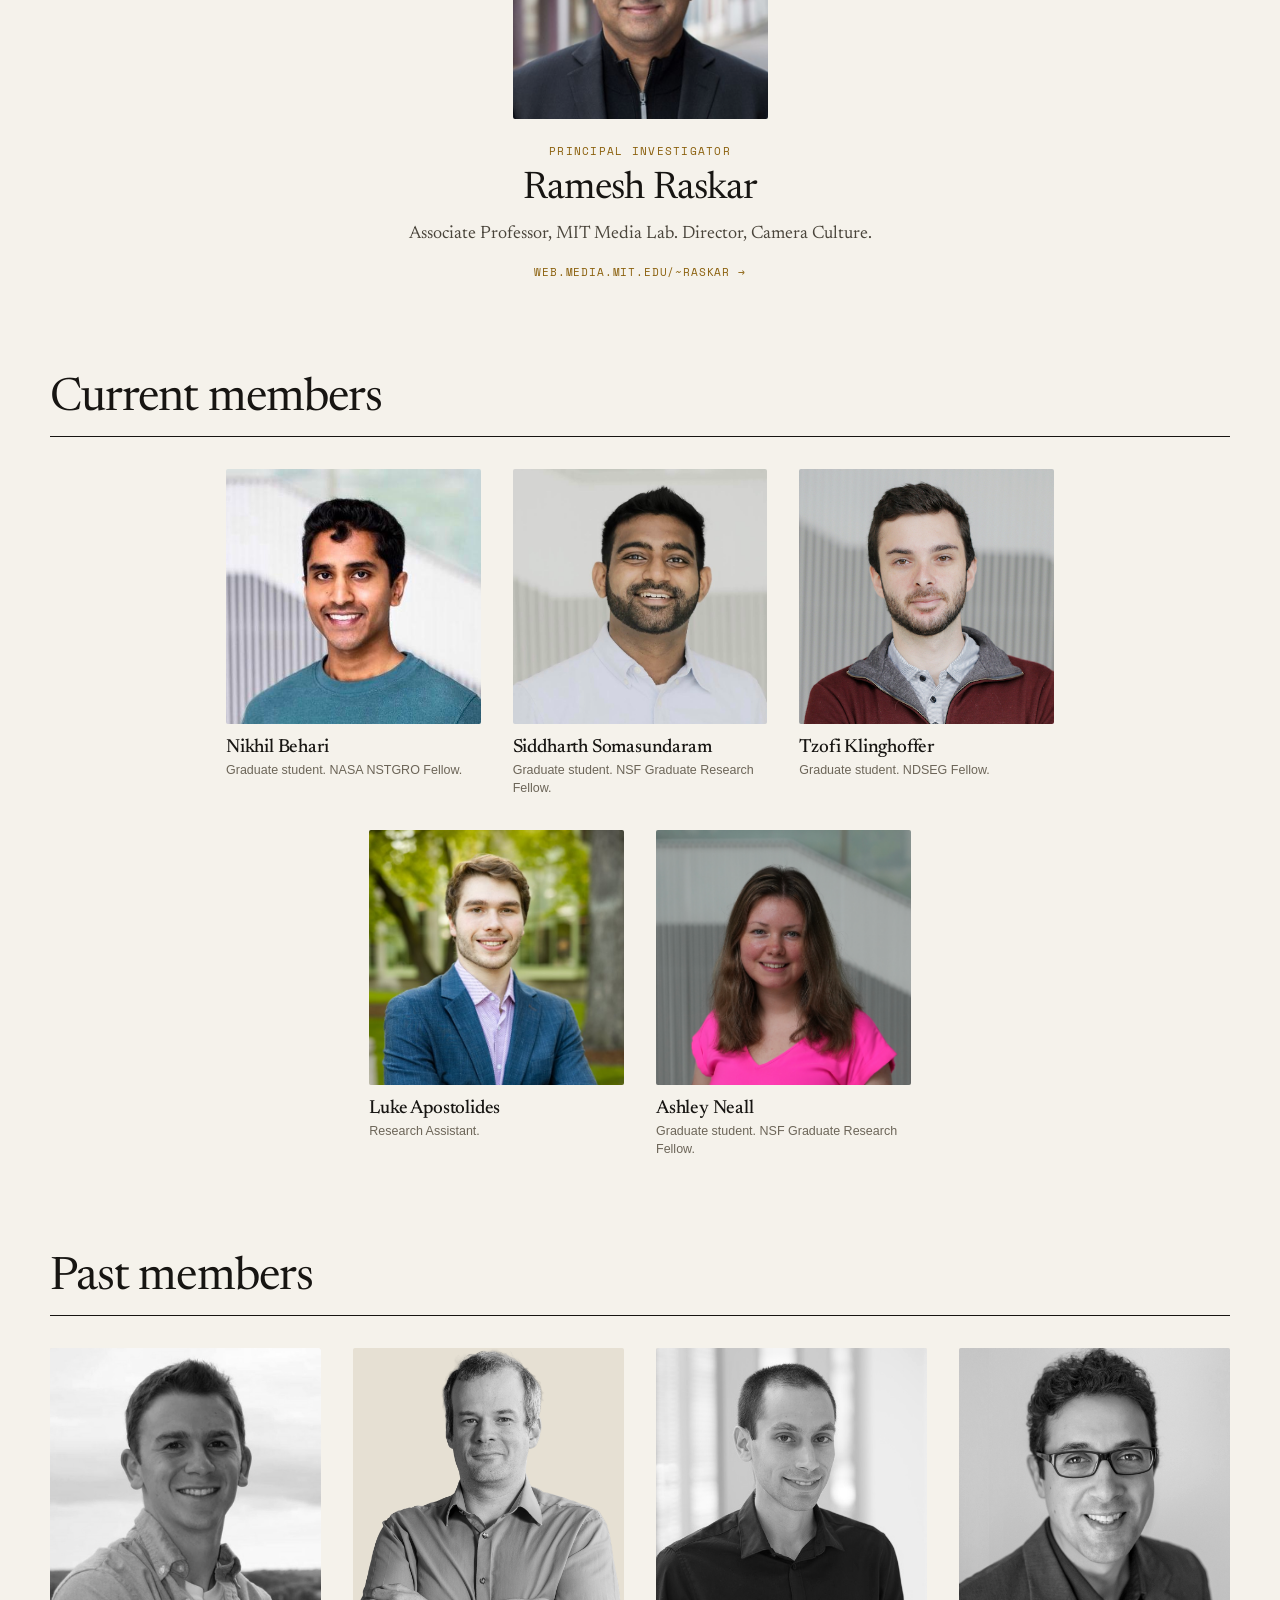
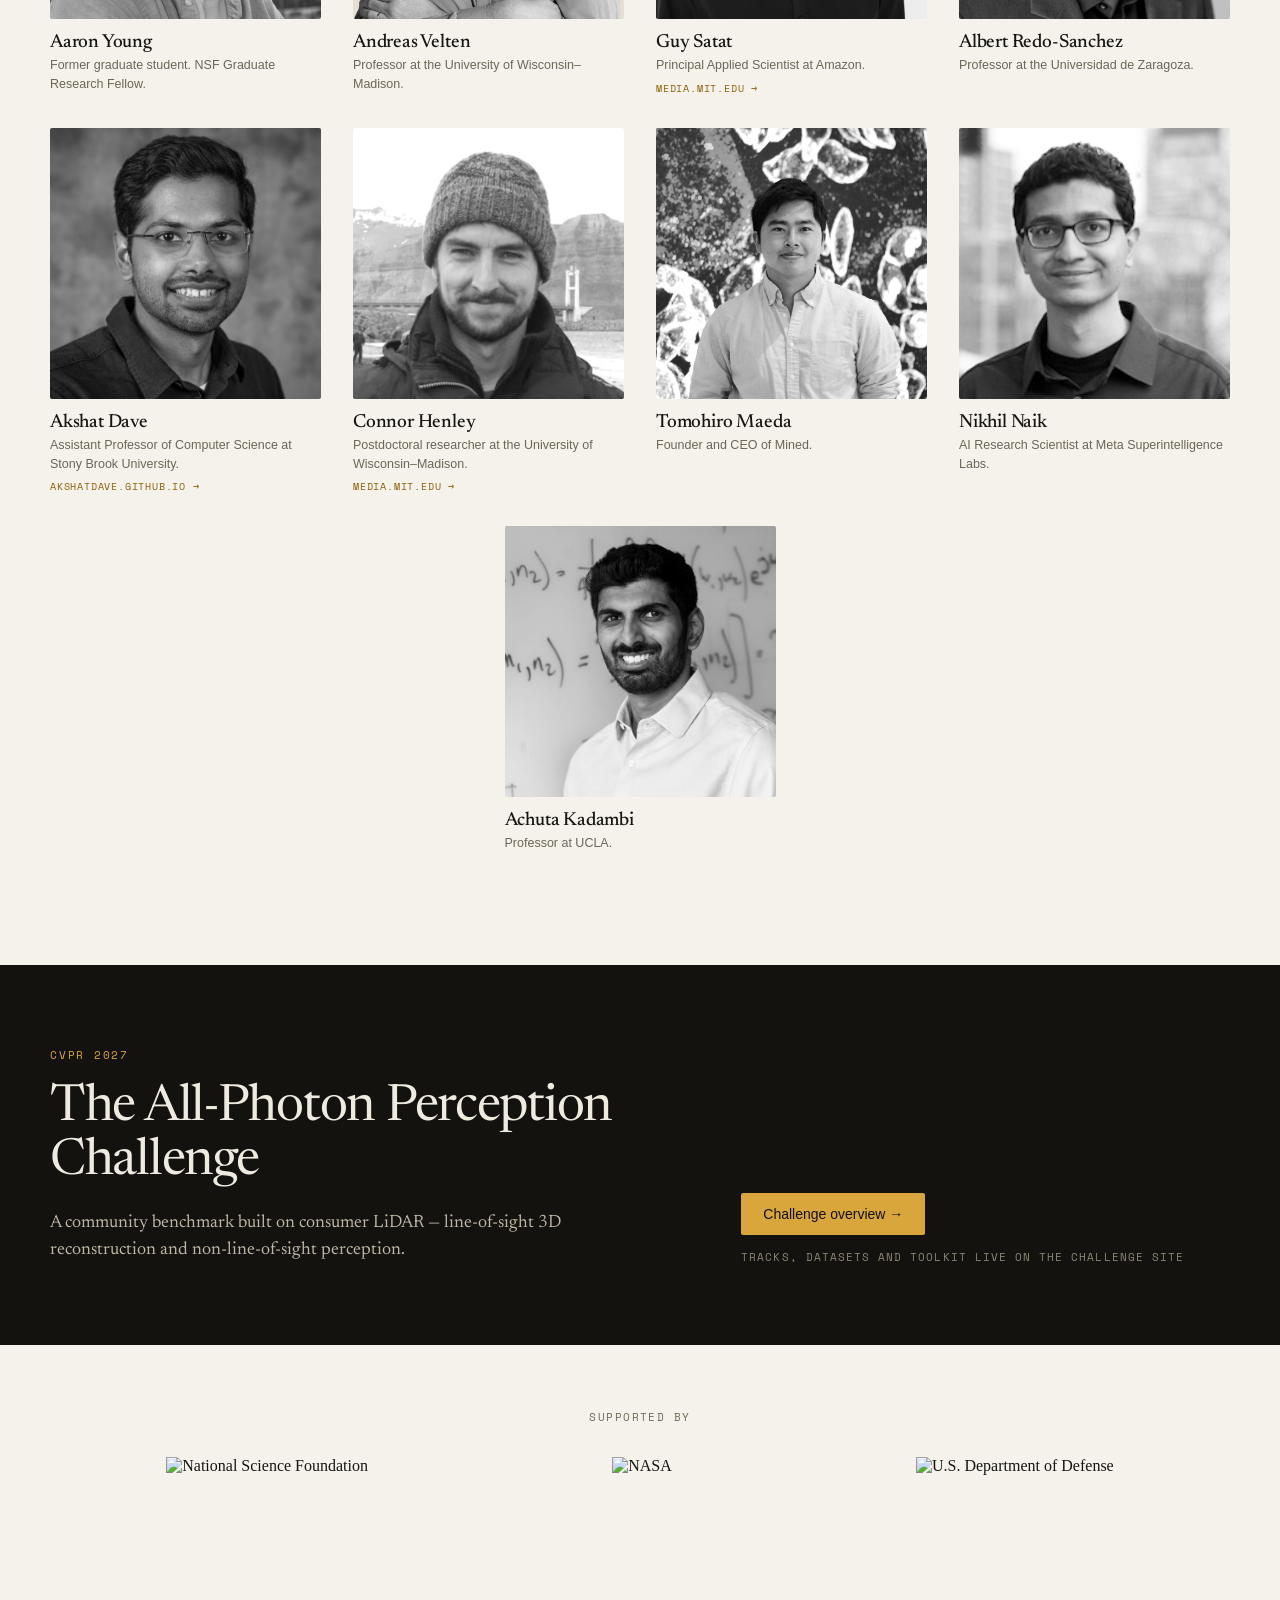
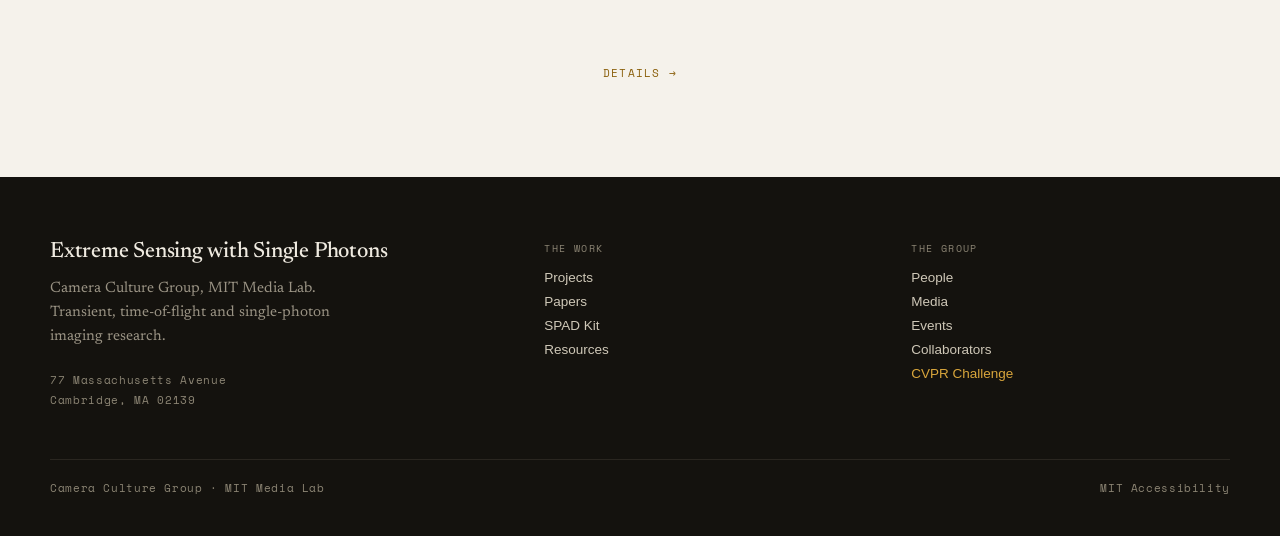
==== commit e75069ad: "update site" ====
--- a/index.html
+++ b/index.html
@@ -9,37 +9,36 @@
 <link rel="preconnect" href="https://fonts.gstatic.com" crossorigin>
 <link href="https://fonts.googleapis.com/css2?family=Newsreader:ital,opsz,wght@0,6..72,300..600;1,6..72,300..500&family=Space+Mono:wght@400;700&display=swap" rel="stylesheet">
 <style>
-body{margin:0;background:#F5F2EB;color:#171512;-webkit-font-smoothing:antialiased}
-a{color:#8A5F0B}
-a:hover{color:#171512}
-input::placeholder{color:#A39B8A}
-.prow:hover{background:#EFEBE1}
+body { margin:0; background:#F5F2EB; color:#171512; -webkit-font-smoothing:antialiased; }
+a { color:#8A5F0B; }
+a:hover { color:#171512; }
+@keyframes photonRise { from { transform:scaleY(0.04); opacity:0.25 } to { transform:scaleY(1); opacity:1 } }
+@keyframes photonSweep { 0% { left:-6% } 100% { left:104% } }
 .hv1:hover{color:#171512 !important;border-bottom:1px solid #8A5F0B !important}
 .hv2:hover{background:#8A5F0B !important;color:#FBF9F4 !important;border:1px solid #8A5F0B !important}
-.hv3:hover{color:#D9A63C !important}
-.hv4:hover{color:#EFEAE0 !important}
-.hv5:hover{background:#F4EFE5 !important;color:#14120E !important;border:1px solid #F4EFE5 !important}
-.hv6:hover{background:#F4EFE5 !important}
-.hv7:hover{border:1px solid #F4EFE5 !important}
-.hv8:hover{background:#EFEBE1 !important}
-.hv9:hover{background:#E9E3D6 !important}
-.hv10:hover{color:#8A5F0B !important}
-.hv11:hover{color:#171512 !important}
-.hv12:hover{background:#EFEAE0 !important}
-.hv13:hover{background:#8A5F0B !important}
-.hv14:hover{border:1px solid #171512 !important}
+.hv3:hover{background:#F4EFE5 !important;color:#14120E !important;border:1px solid #F4EFE5 !important}
+.hv4:hover{background:#F4EFE5 !important}
+.hv5:hover{border:1px solid #F4EFE5 !important}
+.hv6:hover{background:#EFEBE1 !important}
+.hv7:hover{color:#8A5F0B !important}
+.hv8:hover{color:#171512 !important}
+.hv9:hover{background:#EFEAE0 !important}
+.hv10:hover{color:#D9A63C !important}
+.hv11:hover{color:#EFEAE0 !important}
 </style>
 <script src="reveal.js" defer></script>
+<link rel="stylesheet" href="mobile.css">
 </head>
 <body>
 <div style="background:#F5F2EB">
   <div style="position:sticky;top:0;z-index:50;background:rgba(245,242,235,0.92);backdrop-filter:blur(10px);border-bottom:1px solid #E2DBCC">
-  <div style="max-width:1180px;margin:0 auto;padding:0 32px;display:flex;align-items:center;gap:32px;min-height:60px;flex-wrap:wrap">
+  <div data-m="navbar px" style="max-width:1180px;margin:0 auto;padding:0 32px;display:flex;align-items:center;gap:32px;min-height:60px;flex-wrap:wrap">
     <a href="index.html" style="display:flex;align-items:baseline;gap:9px;text-decoration:none;color:#171512;flex:0 0 auto">
       <span style="font-family:Newsreader,Georgia,serif;font-size:19px;font-weight:500;letter-spacing:-0.01em;white-space:nowrap">Single Photons</span>
       <span style="font-family:'Space Mono',monospace;font-size:10px;letter-spacing:0.14em;text-transform:uppercase;color:#6F6858">MIT</span>
     </a>
-    <nav style="display:flex;align-items:center;gap:17px;margin-left:auto;flex-wrap:wrap;row-gap:8px">
+    <button data-m="navbtn" type="button" id="navbtn" aria-expanded="false" aria-label="Toggle menu" style="display:none;margin-left:auto;align-items:center;min-height:44px;padding:0 4px;background:transparent;border:0;font-family:'Space Mono',monospace;font-size:11px;letter-spacing:0.12em;text-transform:uppercase;color:#171512;cursor:pointer">Menu</button>
+    <nav data-m="nav" id="sitenav" data-open="false" style="display:flex;align-items:center;gap:17px;margin-left:auto;flex-wrap:wrap;row-gap:8px">
       <a data-nav="Projects" href="projects.html" style="font-family:'Helvetica Neue',Helvetica,Arial,sans-serif;font-size:13px;letter-spacing:0.01em;color:#4A453B;text-decoration:none;padding:4px 0;border-bottom:1px solid transparent;white-space:nowrap" class="hv1">Projects</a>
       <a data-nav="Papers" href="papers.html" style="font-family:'Helvetica Neue',Helvetica,Arial,sans-serif;font-size:13px;color:#4A453B;text-decoration:none;padding:4px 0;border-bottom:1px solid transparent;white-space:nowrap" class="hv1">Papers</a>
       <a data-nav="SPAD Kit" href="spad-kit.html" style="font-family:'Helvetica Neue',Helvetica,Arial,sans-serif;font-size:13px;color:#4A453B;text-decoration:none;padding:4px 0;border-bottom:1px solid transparent;white-space:nowrap" class="hv1">SPAD Kit</a>
@@ -55,37 +54,37 @@
   <section style="position:relative;background:#0C0B09;overflow:hidden;isolation:isolate">
     <img src="assets/trillion_fps.gif" alt="Femto-photography: a laser pulse travelling through a plastic bottle, captured at an effective trillion frames per second" style="position:absolute;inset:0;width:100%;height:100%;object-fit:cover;object-position:center;display:block">
     <div style="position:absolute;inset:0;background:linear-gradient(101deg,rgba(12,11,9,0.96) 0%,rgba(12,11,9,0.9) 34%,rgba(12,11,9,0.52) 63%,rgba(12,11,9,0.16) 100%);pointer-events:none"></div>
-    <div style="position:relative;max-width:1180px;margin:0 auto;padding:104px 32px 78px">
+    <div data-m="px" style="position:relative;max-width:1180px;margin:0 auto;padding:104px 32px 78px">
       <span style="font-family:'Space Mono',monospace;font-size:11px;letter-spacing:0.16em;text-transform:uppercase;color:#A79E8C">Camera Culture Group · MIT Media Lab</span>
       <h1 style="font-family:Newsreader,Georgia,serif;font-weight:400;font-size:clamp(42px,6.4vw,82px);line-height:1.02;letter-spacing:-0.025em;margin:22px 0 0;max-width:19ch;text-wrap:balance;color:#F4EFE5">Extreme Sensing with <span style="font-style:italic;color:#E0AE44">Single Photons</span></h1>
-      <div style="display:grid;grid-template-columns:minmax(0,1.15fr) minmax(0,1fr);gap:56px;margin-top:40px;align-items:stretch">
+      <div data-m="stack" style="display:grid;grid-template-columns:minmax(0,1.15fr) minmax(0,1fr);gap:56px;margin-top:40px;align-items:stretch">
         <div>
           <h2 style="font-family:Newsreader,Georgia,serif;font-weight:400;font-size:30px;letter-spacing:-0.015em;color:#F4EFE5;margin:0">Applications</h2>
           <div style="display:flex;flex-wrap:wrap;gap:8px;margin-top:20px">
-            <a href="papers.html?topic=3d" style="font-family:'Space Mono',monospace;font-size:11.5px;letter-spacing:0.04em;color:#EDE7DA;text-decoration:none;border:1px solid rgba(244,239,229,0.3);border-radius:100px;padding:7px 14px;background:rgba(244,239,229,0.06)" class="hv5">3D vision</a>
-            <a href="papers.html?topic=lowlight" style="font-family:'Space Mono',monospace;font-size:11.5px;letter-spacing:0.04em;color:#EDE7DA;text-decoration:none;border:1px solid rgba(244,239,229,0.3);border-radius:100px;padding:7px 14px;background:rgba(244,239,229,0.06)" class="hv5">Low-light imaging</a>
-            <a href="papers.html?topic=highspeed" style="font-family:'Space Mono',monospace;font-size:11.5px;letter-spacing:0.04em;color:#EDE7DA;text-decoration:none;border:1px solid rgba(244,239,229,0.3);border-radius:100px;padding:7px 14px;background:rgba(244,239,229,0.06)" class="hv5">High-speed imaging</a>
-            <a href="papers.html?topic=scattering" style="font-family:'Space Mono',monospace;font-size:11.5px;letter-spacing:0.04em;color:#EDE7DA;text-decoration:none;border:1px solid rgba(244,239,229,0.3);border-radius:100px;padding:7px 14px;background:rgba(244,239,229,0.06)" class="hv5">Imaging through scattering</a>
-            <a href="papers.html?topic=nlos" style="font-family:'Space Mono',monospace;font-size:11.5px;letter-spacing:0.04em;color:#EDE7DA;text-decoration:none;border:1px solid rgba(244,239,229,0.3);border-radius:100px;padding:7px 14px;background:rgba(244,239,229,0.06)" class="hv5">Non-line-of-sight imaging</a>
+            <a href="papers.html?topic=3d" style="font-family:'Space Mono',monospace;font-size:11.5px;letter-spacing:0.04em;color:#EDE7DA;text-decoration:none;border:1px solid rgba(244,239,229,0.3);border-radius:100px;padding:7px 14px;background:rgba(244,239,229,0.06)" class="hv3">3D vision</a>
+            <a href="papers.html?topic=lowlight" style="font-family:'Space Mono',monospace;font-size:11.5px;letter-spacing:0.04em;color:#EDE7DA;text-decoration:none;border:1px solid rgba(244,239,229,0.3);border-radius:100px;padding:7px 14px;background:rgba(244,239,229,0.06)" class="hv3">Low-light imaging</a>
+            <a href="papers.html?topic=highspeed" style="font-family:'Space Mono',monospace;font-size:11.5px;letter-spacing:0.04em;color:#EDE7DA;text-decoration:none;border:1px solid rgba(244,239,229,0.3);border-radius:100px;padding:7px 14px;background:rgba(244,239,229,0.06)" class="hv3">High-speed imaging</a>
+            <a href="papers.html?topic=scattering" style="font-family:'Space Mono',monospace;font-size:11.5px;letter-spacing:0.04em;color:#EDE7DA;text-decoration:none;border:1px solid rgba(244,239,229,0.3);border-radius:100px;padding:7px 14px;background:rgba(244,239,229,0.06)" class="hv3">Imaging through scattering</a>
+            <a href="papers.html?topic=nlos" style="font-family:'Space Mono',monospace;font-size:11.5px;letter-spacing:0.04em;color:#EDE7DA;text-decoration:none;border:1px solid rgba(244,239,229,0.3);border-radius:100px;padding:7px 14px;background:rgba(244,239,229,0.06)" class="hv3">Non-line-of-sight imaging</a>
           </div>
         </div>
         <div style="display:flex;flex-direction:column;gap:14px;justify-content:center">
           <div style="display:flex;gap:12px;flex-wrap:wrap">
-            <a href="projects.html" style="font-family:'Helvetica Neue',Helvetica,Arial,sans-serif;font-size:13.5px;background:#E0AE44;color:#14120E;text-decoration:none;padding:11px 18px;border-radius:2px" class="hv6">Browse the projects</a>
-            <a href="papers.html" style="font-family:'Helvetica Neue',Helvetica,Arial,sans-serif;font-size:13.5px;color:#F4EFE5;text-decoration:none;padding:11px 18px;border:1px solid rgba(244,239,229,0.34);border-radius:2px" class="hv7">All papers</a>
+            <a href="projects.html" style="font-family:'Helvetica Neue',Helvetica,Arial,sans-serif;font-size:13.5px;background:#E0AE44;color:#14120E;text-decoration:none;padding:11px 18px;border-radius:2px" class="hv4">Browse the projects</a>
+            <a href="papers.html" style="font-family:'Helvetica Neue',Helvetica,Arial,sans-serif;font-size:13.5px;color:#F4EFE5;text-decoration:none;padding:11px 18px;border:1px solid rgba(244,239,229,0.34);border-radius:2px" class="hv5">All papers</a>
           </div>
         </div>
       </div>
     </div>
   </section>
 
-  <section id="history" style="max-width:1180px;margin:104px auto 0;padding:0 32px">
+  <section id="history" data-m="px sec" style="max-width:1180px;margin:104px auto 0;padding:0 32px">
     <div style="display:flex;align-items:baseline;justify-content:space-between;gap:24px;border-bottom:1px solid #171512;padding-bottom:14px;flex-wrap:wrap">
       <h2 style="font-family:Newsreader,Georgia,serif;font-weight:400;font-size:clamp(30px,3.6vw,46px);letter-spacing:-0.02em;margin:0">History of Single-Photon Imaging</h2>
     </div>
 
     <div style="display:flex;flex-direction:column">
-      <div style="display:grid;grid-template-columns:112px minmax(0,1fr) 150px;gap:28px;padding:26px 0;border-bottom:1px solid #E2DBCC;align-items:start">
+      <div data-m="row" style="display:grid;grid-template-columns:112px minmax(0,1fr) 150px;gap:28px;padding:26px 0;border-bottom:1px solid #E2DBCC;align-items:start">
         <span style="font-family:'Space Mono',monospace;font-size:12px;letter-spacing:0.06em;color:#8A5F0B;padding-top:4px">2008</span>
         <div>
           <h3 style="font-family:Newsreader,Georgia,serif;font-weight:500;font-size:26px;line-height:1.2;letter-spacing:-0.015em;margin:0 0 7px">Camera Culture founded</h3>
@@ -93,7 +92,7 @@
         </div>
         <span style="font-family:'Space Mono',monospace;font-size:10.5px;line-height:1.7;letter-spacing:0.06em;text-transform:uppercase;color:#6F6858;padding-top:6px">MIT Media Lab</span>
       </div>
-      <a href="https://ieeexplore.ieee.org/abstract/document/5459160" style="display:grid;grid-template-columns:112px minmax(0,1fr) 150px;gap:28px;padding:26px 0;border-bottom:1px solid #E2DBCC;text-decoration:none;color:#171512;align-items:start" class="hv8">
+      <a href="https://ieeexplore.ieee.org/abstract/document/5459160" data-m="row" style="display:grid;grid-template-columns:112px minmax(0,1fr) 150px;gap:28px;padding:26px 0;border-bottom:1px solid #E2DBCC;text-decoration:none;color:#171512;align-items:start" class="hv6">
         <span style="font-family:'Space Mono',monospace;font-size:12px;letter-spacing:0.06em;color:#8A5F0B;padding-top:4px">2009</span>
         <div>
           <h3 style="font-family:Newsreader,Georgia,serif;font-weight:500;font-size:26px;line-height:1.2;letter-spacing:-0.015em;margin:0 0 7px">The principle of seeing around corners</h3>
@@ -102,7 +101,7 @@
         <span style="font-family:'Space Mono',monospace;font-size:10.5px;line-height:1.7;letter-spacing:0.06em;text-transform:uppercase;color:#6F6858;padding-top:6px">ICCV<br><span style="color:#8A5F0B">Marr Prize, Hon. Mention</span></span>
       </a>
 
-      <a href="https://www.nature.com/articles/ncomms1747" style="display:grid;grid-template-columns:112px minmax(0,1fr) 150px;gap:28px;padding:26px 0;border-bottom:1px solid #E2DBCC;text-decoration:none;color:#171512;align-items:start" class="hv8">
+      <a href="https://www.nature.com/articles/ncomms1747" data-m="row" style="display:grid;grid-template-columns:112px minmax(0,1fr) 150px;gap:28px;padding:26px 0;border-bottom:1px solid #E2DBCC;text-decoration:none;color:#171512;align-items:start" class="hv6">
         <span style="font-family:'Space Mono',monospace;font-size:12px;letter-spacing:0.06em;color:#8A5F0B;padding-top:4px">2012</span>
         <div>
           <h3 style="font-family:Newsreader,Georgia,serif;font-weight:500;font-size:26px;line-height:1.2;letter-spacing:-0.015em;margin:0 0 7px">First experimental demonstration around a corner</h3>
@@ -111,7 +110,7 @@
         <span style="font-family:'Space Mono',monospace;font-size:10.5px;line-height:1.7;letter-spacing:0.06em;text-transform:uppercase;color:#6F6858;padding-top:6px">Nature Communications</span>
       </a>
 
-      <a href="https://dl.acm.org/doi/abs/10.1145/2461912.2461928" style="display:grid;grid-template-columns:112px minmax(0,1fr) 150px;gap:28px;padding:26px 0;border-bottom:1px solid #E2DBCC;text-decoration:none;color:#171512;align-items:start" class="hv8">
+      <a href="https://dl.acm.org/doi/abs/10.1145/2461912.2461928" data-m="row" style="display:grid;grid-template-columns:112px minmax(0,1fr) 150px;gap:28px;padding:26px 0;border-bottom:1px solid #E2DBCC;text-decoration:none;color:#171512;align-items:start" class="hv6">
         <span style="font-family:'Space Mono',monospace;font-size:12px;letter-spacing:0.06em;color:#8A5F0B;padding-top:4px">2013</span>
         <div>
           <h3 style="font-family:Newsreader,Georgia,serif;font-weight:500;font-size:26px;line-height:1.2;letter-spacing:-0.015em;margin:0 0 7px">Femto-photography</h3>
@@ -120,7 +119,7 @@
         <span style="font-family:'Space Mono',monospace;font-size:10.5px;line-height:1.7;letter-spacing:0.06em;text-transform:uppercase;color:#6F6858;padding-top:6px">ACM TOG · SIGGRAPH<br><span style="color:#8A5F0B">Test of Time Award, 2024</span></span>
       </a>
 
-      <a href="https://www.nature.com/articles/srep33946" style="display:grid;grid-template-columns:112px minmax(0,1fr) 150px;gap:28px;padding:26px 0;border-bottom:1px solid #E2DBCC;text-decoration:none;color:#171512;align-items:start" class="hv8">
+      <a href="https://www.nature.com/articles/srep33946" data-m="row" style="display:grid;grid-template-columns:112px minmax(0,1fr) 150px;gap:28px;padding:26px 0;border-bottom:1px solid #E2DBCC;text-decoration:none;color:#171512;align-items:start" class="hv6">
         <span style="font-family:'Space Mono',monospace;font-size:12px;letter-spacing:0.06em;color:#8A5F0B;padding-top:4px">2016</span>
         <div>
           <h3 style="font-family:Newsreader,Georgia,serif;font-weight:500;font-size:26px;line-height:1.2;letter-spacing:-0.015em;margin:0 0 7px">Imaging through scattering media, and through closed books</h3>
@@ -129,7 +128,7 @@
         <span style="font-family:'Space Mono',monospace;font-size:10.5px;line-height:1.7;letter-spacing:0.06em;text-transform:uppercase;color:#6F6858;padding-top:6px">Scientific Reports<br>Nature Communications</span>
       </a>
 
-      <a href="https://ieeexplore.ieee.org/abstract/document/8368463" style="display:grid;grid-template-columns:112px minmax(0,1fr) 150px;gap:28px;padding:26px 0;border-bottom:1px solid #E2DBCC;text-decoration:none;color:#171512;align-items:start" class="hv8">
+      <a href="https://ieeexplore.ieee.org/abstract/document/8368463" data-m="row" style="display:grid;grid-template-columns:112px minmax(0,1fr) 150px;gap:28px;padding:26px 0;border-bottom:1px solid #E2DBCC;text-decoration:none;color:#171512;align-items:start" class="hv6">
         <span style="font-family:'Space Mono',monospace;font-size:12px;letter-spacing:0.06em;color:#8A5F0B;padding-top:4px">2018</span>
         <div>
           <h3 style="font-family:Newsreader,Georgia,serif;font-weight:500;font-size:26px;line-height:1.2;letter-spacing:-0.015em;margin:0 0 7px">Photography through realistic fog</h3>
@@ -138,7 +137,7 @@
         <span style="font-family:'Space Mono',monospace;font-size:10.5px;line-height:1.7;letter-spacing:0.06em;text-transform:uppercase;color:#6F6858;padding-top:6px">ICCP</span>
       </a>
 
-      <a href="https://arxiv.org/abs/2304.01308" style="display:grid;grid-template-columns:112px minmax(0,1fr) 150px;gap:28px;padding:26px 0;border-bottom:1px solid #E2DBCC;text-decoration:none;color:#171512;align-items:start" class="hv8">
+      <a href="https://arxiv.org/abs/2304.01308" data-m="row" style="display:grid;grid-template-columns:112px minmax(0,1fr) 150px;gap:28px;padding:26px 0;border-bottom:1px solid #E2DBCC;text-decoration:none;color:#171512;align-items:start" class="hv6">
         <span style="font-family:'Space Mono',monospace;font-size:12px;letter-spacing:0.06em;color:#8A5F0B;padding-top:4px">2023</span>
         <div>
           <h3 style="font-family:Newsreader,Georgia,serif;font-weight:500;font-size:26px;line-height:1.2;letter-spacing:-0.015em;margin:0 0 7px">Two-bounce transients for hidden-scene imaging</h3>
@@ -147,7 +146,7 @@
         <span style="font-family:'Space Mono',monospace;font-size:10.5px;line-height:1.7;letter-spacing:0.06em;text-transform:uppercase;color:#6F6858;padding-top:6px">CVPR</span>
       </a>
 
-      <a href="http://platonerf.github.io" style="display:grid;grid-template-columns:112px minmax(0,1fr) 150px;gap:28px;padding:26px 0;border-bottom:1px solid #E2DBCC;text-decoration:none;color:#171512;align-items:start" class="hv8">
+      <a href="http://platonerf.github.io" data-m="row" style="display:grid;grid-template-columns:112px minmax(0,1fr) 150px;gap:28px;padding:26px 0;border-bottom:1px solid #E2DBCC;text-decoration:none;color:#171512;align-items:start" class="hv6">
         <span style="font-family:'Space Mono',monospace;font-size:12px;letter-spacing:0.06em;color:#8A5F0B;padding-top:4px">2024</span>
         <div>
           <h3 style="font-family:Newsreader,Georgia,serif;font-weight:500;font-size:26px;line-height:1.2;letter-spacing:-0.015em;margin:0 0 7px">PlatoNeRF</h3>
@@ -156,7 +155,7 @@
         <span style="font-family:'Space Mono',monospace;font-size:10.5px;line-height:1.7;letter-spacing:0.06em;text-transform:uppercase;color:#6F6858;padding-top:6px">CVPR</span>
       </a>
 
-      <a href="https://nikhilbehari.github.io/bls3d-web/" style="display:grid;grid-template-columns:112px minmax(0,1fr) 150px;gap:28px;padding:26px 0;border-bottom:1px solid #E2DBCC;text-decoration:none;color:#171512;align-items:start" class="hv8">
+      <a href="https://nikhilbehari.github.io/bls3d-web/" data-m="row" style="display:grid;grid-template-columns:112px minmax(0,1fr) 150px;gap:28px;padding:26px 0;border-bottom:1px solid #E2DBCC;text-decoration:none;color:#171512;align-items:start" class="hv6">
         <span style="font-family:'Space Mono',monospace;font-size:12px;letter-spacing:0.06em;color:#8A5F0B;padding-top:4px">2025</span>
         <div>
           <h3 style="font-family:Newsreader,Georgia,serif;font-weight:500;font-size:26px;line-height:1.2;letter-spacing:-0.015em;margin:0 0 7px">Commodity sensors, real tasks</h3>
@@ -165,7 +164,7 @@
         <span style="font-family:'Space Mono',monospace;font-size:10.5px;line-height:1.7;letter-spacing:0.06em;text-transform:uppercase;color:#6F6858;padding-top:6px">CVPR · ICRA</span>
       </a>
 
-      <a href="https://www.nature.com/articles/s41586-026-10502-x" style="display:grid;grid-template-columns:112px minmax(0,1fr) 150px;gap:28px;padding:26px 0;border-bottom:1px solid #E2DBCC;text-decoration:none;color:#171512;align-items:start" class="hv9">
+      <a href="https://www.nature.com/articles/s41586-026-10502-x" data-m="row" style="display:grid;grid-template-columns:112px minmax(0,1fr) 150px;gap:28px;padding:26px 0;border-bottom:1px solid #E2DBCC;text-decoration:none;color:#171512;align-items:start" class="hv6">
         <span style="font-family:'Space Mono',monospace;font-size:12px;letter-spacing:0.06em;color:#8A5F0B;padding-top:4px">2026</span>
         <div>
           <h3 style="font-family:Newsreader,Georgia,serif;font-weight:500;font-size:26px;line-height:1.2;letter-spacing:-0.015em;margin:0 0 7px">Seeing around corners with the LiDAR in your phone</h3>
@@ -173,7 +172,7 @@
         </div>
         <span style="font-family:'Space Mono',monospace;font-size:10.5px;line-height:1.7;letter-spacing:0.06em;text-transform:uppercase;color:#6F6858;padding-top:6px">Nature<br><span style="color:#8A5F0B">cornar.media.mit.edu</span></span>
       </a>
-      <a href="https://nikhilbehari.com/denali/" style="display:grid;grid-template-columns:112px minmax(0,1fr) 150px;gap:28px;padding:26px 0;border-bottom:1px solid #171512;text-decoration:none;color:#171512;align-items:start" style-hover="background:#EFEBE1">
+      <a href="https://nikhilbehari.com/denali/" data-m="row" style="display:grid;grid-template-columns:112px minmax(0,1fr) 150px;gap:28px;padding:26px 0;border-bottom:1px solid #171512;text-decoration:none;color:#171512;align-items:start" class="hv6">
         <span style="font-family:'Space Mono',monospace;font-size:12px;letter-spacing:0.06em;color:#8A5F0B;padding-top:4px">2026</span>
         <div>
           <h3 style="font-family:Newsreader,Georgia,serif;font-weight:500;font-size:26px;line-height:1.2;letter-spacing:-0.015em;margin:0 0 7px">DENALI</h3>
@@ -183,19 +182,19 @@
       </a>
     </div>
     <div style="margin-top:22px">
-      <a href="papers.html" style="font-family:'Helvetica Neue',Helvetica,Arial,sans-serif;font-size:13.5px;color:#171512;text-decoration:none;border-bottom:1px solid #8A5F0B" class="hv10">The complete paper record →</a>
-    </div>
-  </section>
-
-  <section style="max-width:1180px;margin:112px auto 0;padding:0 32px">
+      <a href="papers.html" style="font-family:'Helvetica Neue',Helvetica,Arial,sans-serif;font-size:13.5px;color:#171512;text-decoration:none;border-bottom:1px solid #8A5F0B" class="hv7">The complete paper record →</a>
+    </div>
+  </section>
+
+  <section data-m="px sec" style="max-width:1180px;margin:112px auto 0;padding:0 32px">
     <div style="display:flex;align-items:baseline;justify-content:space-between;gap:24px;border-bottom:1px solid #171512;padding-bottom:14px;flex-wrap:wrap">
       <h2 style="font-family:Newsreader,Georgia,serif;font-weight:400;font-size:clamp(30px,3.6vw,46px);letter-spacing:-0.02em;margin:0">Recent work</h2>
-      <a href="projects.html" style="font-family:'Space Mono',monospace;font-size:11px;letter-spacing:0.12em;text-transform:uppercase;color:#8A5F0B;text-decoration:none" class="hv11">All projects →</a>
-    </div>
-    <div style="display:grid;grid-template-columns:repeat(auto-fit,minmax(260px,1fr));gap:28px;margin-top:32px">
+      <a href="projects.html" style="font-family:'Space Mono',monospace;font-size:11px;letter-spacing:0.12em;text-transform:uppercase;color:#8A5F0B;text-decoration:none" class="hv8">All projects →</a>
+    </div>
+    <div style="display:grid;grid-template-columns:repeat(auto-fit,minmax(min(260px,100%),1fr));gap:28px;margin-top:32px">
       <a href="https://cornar.media.mit.edu" style="text-decoration:none;color:#171512;display:flex;flex-direction:column">
         <div style="aspect-ratio:16/10;background:#E6E0D3;overflow:hidden;border:1px solid #E2DBCC">
-          <img src="https://photons.media.mit.edu/assets/img/projects/nlos_track.gif" alt="Real-time tracking of an object hidden around a corner" style="width:100%;height:100%;object-fit:cover;display:block">
+          <img src="assets/projects/nlos_track.png" alt="Real-time tracking of an object hidden around a corner" style="width:100%;height:100%;object-fit:cover;display:block">
         </div>
         <span style="font-family:'Space Mono',monospace;font-size:10.5px;letter-spacing:0.12em;text-transform:uppercase;color:#6F6858;margin-top:14px">Nature · 2026</span>
         <h3 style="font-family:Newsreader,Georgia,serif;font-weight:500;font-size:21px;line-height:1.25;letter-spacing:-0.01em;margin:7px 0 6px">Tracking hidden objects with consumer LiDAR</h3>
@@ -203,7 +202,7 @@
       </a>
       <a href="https://nikhilbehari.github.io/bls3d-web/" style="text-decoration:none;color:#171512;display:flex;flex-direction:column">
         <div style="aspect-ratio:16/10;background:#E6E0D3;overflow:hidden;border:1px solid #E2DBCC">
-          <img src="https://photons.media.mit.edu/assets/img/projects/bls3d.gif" alt="Handheld 3D scanning with diffuse lidar and RGB" style="width:100%;height:100%;object-fit:cover;display:block">
+          <img src="assets/projects/bls3d.png" alt="Handheld 3D scanning with diffuse lidar and RGB" style="width:100%;height:100%;object-fit:cover;display:block">
         </div>
         <span style="font-family:'Space Mono',monospace;font-size:10.5px;letter-spacing:0.12em;text-transform:uppercase;color:#6F6858;margin-top:14px">CVPR · 2025</span>
         <h3 style="font-family:Newsreader,Georgia,serif;font-weight:500;font-size:21px;line-height:1.25;letter-spacing:-0.01em;margin:7px 0 6px">Blurred LiDAR for sharper 3D</h3>
@@ -211,7 +210,7 @@
       </a>
       <a href="https://arxiv.org/abs/2410.03555" style="text-decoration:none;color:#171512;display:flex;flex-direction:column">
         <div style="aspect-ratio:16/10;background:#E6E0D3;overflow:hidden;border:1px solid #E2DBCC">
-          <img src="https://photons.media.mit.edu/assets/img/projects/enhancing.gif" alt="Mobile robot navigating an L-shaped corridor using NLOS sensing" style="width:100%;height:100%;object-fit:cover;display:block">
+          <img src="assets/projects/enhancing.png" alt="Mobile robot navigating an L-shaped corridor using NLOS sensing" style="width:100%;height:100%;object-fit:cover;object-position:50% 8%;display:block">
         </div>
         <span style="font-family:'Space Mono',monospace;font-size:10.5px;letter-spacing:0.12em;text-transform:uppercase;color:#6F6858;margin-top:14px">ICRA · 2025</span>
         <h3 style="font-family:Newsreader,Georgia,serif;font-weight:500;font-size:21px;line-height:1.25;letter-spacing:-0.01em;margin:7px 0 6px">Autonomous navigation past hidden obstacles</h3>
@@ -220,14 +219,14 @@
     </div>
   </section>
 
-  <section id="people" style="max-width:1180px;margin:112px auto 0;padding:0 32px">
+  <section id="people" data-m="px sec" style="max-width:1180px;margin:112px auto 0;padding:0 32px">
     <div style="display:flex;align-items:baseline;justify-content:space-between;gap:24px;border-bottom:1px solid #171512;padding-bottom:14px;flex-wrap:wrap">
       <h2 style="font-family:Newsreader,Georgia,serif;font-weight:400;font-size:clamp(30px,3.6vw,46px);letter-spacing:-0.02em;margin:0">People</h2>
       <span style="font-family:'Space Mono',monospace;font-size:11px;letter-spacing:0.12em;text-transform:uppercase;color:#6F6858">Camera Culture · MIT Media Lab</span>
     </div>
     <a href="https://web.media.mit.edu/~raskar/" style="display:flex;flex-direction:column;align-items:center;text-align:center;gap:22px;margin:40px auto 0;max-width:560px;text-decoration:none;color:#171512">
       <div style="width:255px;max-width:100%;aspect-ratio:1/1;background:#E6E0D3;overflow:hidden;border-radius:2px">
-        <img src="https://photons.media.mit.edu/assets/img/team/team-1.png" alt="Ramesh Raskar" style="width:100%;height:100%;object-fit:cover;display:block">
+        <img src="assets/team/ramesh-raskar.png" alt="Ramesh Raskar" style="width:100%;height:100%;object-fit:cover;display:block">
       </div>
       <div>
         <span style="font-family:'Space Mono',monospace;font-size:10.5px;letter-spacing:0.12em;text-transform:uppercase;color:#8A5F0B">Principal investigator</span>
@@ -238,69 +237,69 @@
     </a>
   </section>
 
-  <section style="max-width:1180px;margin:96px auto 0;padding:0 32px">
+  <section data-m="px sec" style="max-width:1180px;margin:96px auto 0;padding:0 32px">
     <div style="display:flex;align-items:baseline;justify-content:space-between;gap:24px;border-bottom:1px solid #171512;padding-bottom:14px;flex-wrap:wrap">
       <h2 style="font-family:Newsreader,Georgia,serif;font-weight:400;font-size:clamp(30px,3.6vw,46px);letter-spacing:-0.02em;margin:0">Current members</h2>
     </div>
-    <div style="display:flex;flex-wrap:wrap;justify-content:center;gap:32px;margin:32px auto 0;max-width:830px">
-      <a href="https://nikhilbehari.github.io" style="text-decoration:none;color:#171512;flex:0 1 calc(33.333% - 22px);min-width:180px">
-        <div style="aspect-ratio:1/1;background:#E6E0D3;overflow:hidden;border-radius:2px">
-          <img src="https://photons.media.mit.edu/assets/img/team/nikhil.jpeg" alt="Nikhil Behari" style="width:100%;height:100%;object-fit:cover;display:block">
+    <div data-m="people" style="display:flex;flex-wrap:wrap;justify-content:center;gap:32px;margin:32px auto 0;max-width:830px">
+      <a href="https://nikhilbehari.github.io" data-m="person" style="text-decoration:none;color:#171512;flex:0 1 calc(33.333% - 22px);min-width:180px">
+        <div style="aspect-ratio:1/1;background:#E6E0D3;overflow:hidden;border-radius:2px">
+          <img src="assets/team/nikhil-behari.jpeg" alt="Nikhil Behari" style="width:100%;height:100%;object-fit:cover;display:block">
         </div>
         <h3 style="font-family:Newsreader,Georgia,serif;font-weight:500;font-size:19px;letter-spacing:-0.01em;margin:14px 0 4px">Nikhil Behari</h3>
         <p style="font-family:'Helvetica Neue',Helvetica,Arial,sans-serif;font-size:12.5px;line-height:1.5;color:#6C6558;margin:0">Graduate student. NASA NSTGRO Fellow.</p>
       </a>
-      <a href="https://sidsoma.github.io" style="text-decoration:none;color:#171512;flex:0 1 calc(33.333% - 22px);min-width:180px">
-        <div style="aspect-ratio:1/1;background:#E6E0D3;overflow:hidden;border-radius:2px">
-          <img src="https://photons.media.mit.edu/assets/img/team/sid.jpg" alt="Siddharth Somasundaram" style="width:100%;height:100%;object-fit:cover;display:block">
+      <a href="https://sidsoma.github.io" data-m="person" style="text-decoration:none;color:#171512;flex:0 1 calc(33.333% - 22px);min-width:180px">
+        <div style="aspect-ratio:1/1;background:#E6E0D3;overflow:hidden;border-radius:2px">
+          <img src="assets/team/siddharth-somasundaram.jpg" alt="Siddharth Somasundaram" style="width:100%;height:100%;object-fit:cover;display:block">
         </div>
         <h3 style="font-family:Newsreader,Georgia,serif;font-weight:500;font-size:19px;letter-spacing:-0.01em;margin:14px 0 4px">Siddharth Somasundaram</h3>
         <p style="font-family:'Helvetica Neue',Helvetica,Arial,sans-serif;font-size:12.5px;line-height:1.5;color:#6C6558;margin:0">Graduate student. NSF Graduate Research Fellow.</p>
       </a>
-      <a href="https://tzofi.github.io" style="text-decoration:none;color:#171512;flex:0 1 calc(33.333% - 22px);min-width:180px">
-        <div style="aspect-ratio:1/1;background:#E6E0D3;overflow:hidden;border-radius:2px">
-          <img src="https://photons.media.mit.edu/assets/img/team/tzofi.jpg" alt="Tzofi Klinghoffer" style="width:100%;height:100%;object-fit:cover;display:block">
+      <a href="https://tzofi.github.io" data-m="person" style="text-decoration:none;color:#171512;flex:0 1 calc(33.333% - 22px);min-width:180px">
+        <div style="aspect-ratio:1/1;background:#E6E0D3;overflow:hidden;border-radius:2px">
+          <img src="assets/team/tzofi-klinghoffer.jpg" alt="Tzofi Klinghoffer" style="width:100%;height:100%;object-fit:cover;display:block">
         </div>
         <h3 style="font-family:Newsreader,Georgia,serif;font-weight:500;font-size:19px;letter-spacing:-0.01em;margin:14px 0 4px">Tzofi Klinghoffer</h3>
         <p style="font-family:'Helvetica Neue',Helvetica,Arial,sans-serif;font-size:12.5px;line-height:1.5;color:#6C6558;margin:0">Graduate student. NDSEG Fellow.</p>
       </a>
-      <div style="flex:0 1 calc(33.333% - 22px);min-width:180px">
+      <div data-m="person" style="flex:0 1 calc(33.333% - 22px);min-width:180px">
         <div style="aspect-ratio:1/1;background:#E6E0D3;overflow:hidden;border-radius:2px">
           <img src="assets/team/luke-apostolides.jpg" alt="Luke Apostolides" style="width:100%;height:100%;object-fit:cover;object-position:50% 5%;display:block">
         </div>
         <h3 style="font-family:Newsreader,Georgia,serif;font-weight:500;font-size:19px;letter-spacing:-0.01em;margin:14px 0 4px">Luke Apostolides</h3>
         <p style="font-family:'Helvetica Neue',Helvetica,Arial,sans-serif;font-size:12.5px;line-height:1.5;color:#6C6558;margin:0">Research Assistant.</p>
       </div>
-      <div style="flex:0 1 calc(33.333% - 22px);min-width:180px">
-        <div style="aspect-ratio:1/1;background:#E6E0D3;overflow:hidden;border-radius:2px">
-          <img src="assets/team/ashley-neall.jpg" alt="Ashley Neall" style="width:100%;height:100%;object-fit:cover;object-position:50% 20%;display:block">
+      <div data-m="person" style="flex:0 1 calc(33.333% - 22px);min-width:180px">
+        <div style="aspect-ratio:1/1;background:#E6E0D3;overflow:hidden;border-radius:2px">
+          <img src="assets/team/ashley-neall.jpg" alt="Ashley Neall" style="width:100%;height:100%;object-fit:cover;object-position:50% 8%;display:block">
         </div>
         <h3 style="font-family:Newsreader,Georgia,serif;font-weight:500;font-size:19px;letter-spacing:-0.01em;margin:14px 0 4px">Ashley Neall</h3>
-        <p style="font-family:'Helvetica Neue',Helvetica,Arial,sans-serif;font-size:12.5px;line-height:1.5;color:#6C6558;margin:0">Graduate student. NSF Graduate Fellow.</p>
-      </div>
-    </div>
-  </section>
-
-  <section style="max-width:1180px;margin:96px auto 0;padding:0 32px">
+        <p style="font-family:'Helvetica Neue',Helvetica,Arial,sans-serif;font-size:12.5px;line-height:1.5;color:#6C6558;margin:0">Graduate student. NSF Graduate Research Fellow.</p>
+      </div>
+    </div>
+  </section>
+
+  <section data-m="px sec" style="max-width:1180px;margin:96px auto 0;padding:0 32px">
     <div style="display:flex;align-items:baseline;justify-content:space-between;gap:24px;border-bottom:1px solid #171512;padding-bottom:14px;flex-wrap:wrap">
       <h2 style="font-family:Newsreader,Georgia,serif;font-weight:400;font-size:clamp(30px,3.6vw,46px);letter-spacing:-0.02em;margin:0">Past members</h2>
     </div>
-    <div style="display:flex;flex-wrap:wrap;justify-content:center;gap:32px;margin-top:32px">
-      <a href="https://aaronyoung5.github.io" style="text-decoration:none;color:#171512;flex:0 1 calc(25% - 24px);min-width:180px">
-        <div style="aspect-ratio:1/1;background:#E6E0D3;overflow:hidden;border-radius:2px">
-          <img src="https://photons.media.mit.edu/assets/img/team/aaron.jpg" alt="Aaron Young" style="width:100%;height:100%;object-fit:cover;display:block;filter:grayscale(1) contrast(1.02)">
+    <div data-m="people" style="display:flex;flex-wrap:wrap;justify-content:center;gap:32px;margin-top:32px">
+      <a href="https://aaronyoung5.github.io" data-m="person" style="text-decoration:none;color:#171512;flex:0 1 calc(25% - 24px);min-width:180px">
+        <div style="aspect-ratio:1/1;background:#E6E0D3;overflow:hidden;border-radius:2px">
+          <img src="assets/team/aaron-young.jpg" alt="Aaron Young" style="width:100%;height:100%;object-fit:cover;display:block;filter:grayscale(1) contrast(1.02)">
         </div>
         <h3 style="font-family:Newsreader,Georgia,serif;font-weight:500;font-size:19px;letter-spacing:-0.01em;margin:14px 0 4px">Aaron Young</h3>
         <p style="font-family:'Helvetica Neue',Helvetica,Arial,sans-serif;font-size:12.5px;line-height:1.5;color:#6C6558;margin:0">Former graduate student. NSF Graduate Research Fellow.</p>
       </a>
-      <div style="flex:0 1 calc(25% - 24px);min-width:180px">
+      <div data-m="person" style="flex:0 1 calc(25% - 24px);min-width:180px">
         <div style="aspect-ratio:1/1;background:#E6E0D3;overflow:hidden;border-radius:2px">
           <img src="assets/team/andreas-velten.png" alt="Andreas Velten" style="width:100%;height:100%;object-fit:cover;display:block;filter:grayscale(1) contrast(1.02)">
         </div>
         <h3 style="font-family:Newsreader,Georgia,serif;font-weight:500;font-size:19px;letter-spacing:-0.01em;margin:14px 0 4px">Andreas Velten</h3>
         <p style="font-family:'Helvetica Neue',Helvetica,Arial,sans-serif;font-size:12.5px;line-height:1.5;color:#6C6558;margin:0">Professor at the University of Wisconsin–Madison.</p>
       </div>
-      <div style="flex:0 1 calc(25% - 24px);min-width:180px">
+      <div data-m="person" style="flex:0 1 calc(25% - 24px);min-width:180px">
         <div style="aspect-ratio:1/1;background:#E6E0D3;overflow:hidden;border-radius:2px">
           <img src="assets/team/guy-satat.jpg" alt="Guy Satat" style="width:100%;height:100%;object-fit:cover;object-position:50% 15%;display:block;filter:grayscale(1) contrast(1.02)">
         </div>
@@ -308,14 +307,14 @@
         <p style="font-family:'Helvetica Neue',Helvetica,Arial,sans-serif;font-size:12.5px;line-height:1.5;color:#6C6558;margin:0">Principal Applied Scientist at Amazon.</p>
         <a href="https://www.media.mit.edu/people/guysatat/overview/" style="font-family:'Space Mono',monospace;font-size:10px;letter-spacing:0.08em;text-transform:uppercase;color:#8A5F0B;text-decoration:none;display:inline-block;margin-top:6px">media.mit.edu →</a>
       </div>
-      <div style="flex:0 1 calc(25% - 24px);min-width:180px">
+      <div data-m="person" style="flex:0 1 calc(25% - 24px);min-width:180px">
         <div style="aspect-ratio:1/1;background:#E6E0D3;overflow:hidden;border-radius:2px">
           <img src="assets/team/albert-sanchez.jpg" alt="Albert Sanchez" style="width:100%;height:100%;object-fit:cover;object-position:50% 30%;transform:scale(1.15);display:block;filter:grayscale(1) contrast(1.02)">
         </div>
         <h3 style="font-family:Newsreader,Georgia,serif;font-weight:500;font-size:19px;letter-spacing:-0.01em;margin:14px 0 4px">Albert Redo-Sanchez</h3>
         <p style="font-family:'Helvetica Neue',Helvetica,Arial,sans-serif;font-size:12.5px;line-height:1.5;color:#6C6558;margin:0">Professor at the Universidad de Zaragoza.</p>
       </div>
-      <div style="flex:0 1 calc(25% - 24px);min-width:180px">
+      <div data-m="person" style="flex:0 1 calc(25% - 24px);min-width:180px">
         <div style="aspect-ratio:1/1;background:#E6E0D3;overflow:hidden;border-radius:2px">
           <img src="assets/team/akshat-dave.jpg" alt="Akshat Dave" style="width:100%;height:100%;object-fit:cover;object-position:50% 25%;display:block;filter:grayscale(1) contrast(1.02)">
         </div>
@@ -323,7 +322,7 @@
         <p style="font-family:'Helvetica Neue',Helvetica,Arial,sans-serif;font-size:12.5px;line-height:1.5;color:#6C6558;margin:0">Assistant Professor of Computer Science at Stony Brook University.</p>
         <a href="https://akshatdave.github.io" style="font-family:'Space Mono',monospace;font-size:10px;letter-spacing:0.08em;text-transform:uppercase;color:#8A5F0B;text-decoration:none;display:inline-block;margin-top:6px">akshatdave.github.io →</a>
       </div>
-      <div style="flex:0 1 calc(25% - 24px);min-width:180px">
+      <div data-m="person" style="flex:0 1 calc(25% - 24px);min-width:180px">
         <div style="aspect-ratio:1/1;background:#E6E0D3;overflow:hidden;border-radius:2px">
           <img src="assets/team/connor-henley.jpg" alt="Connor Henley" style="width:100%;height:100%;object-fit:cover;object-position:50% 30%;display:block;filter:grayscale(1) contrast(1.02)">
         </div>
@@ -331,21 +330,21 @@
         <p style="font-family:'Helvetica Neue',Helvetica,Arial,sans-serif;font-size:12.5px;line-height:1.5;color:#6C6558;margin:0">Postdoctoral researcher at the University of Wisconsin–Madison.</p>
         <a href="https://www.media.mit.edu/people/co24401/overview/" style="font-family:'Space Mono',monospace;font-size:10px;letter-spacing:0.08em;text-transform:uppercase;color:#8A5F0B;text-decoration:none;display:inline-block;margin-top:6px">media.mit.edu →</a>
       </div>
-      <div style="flex:0 1 calc(25% - 24px);min-width:180px">
+      <div data-m="person" style="flex:0 1 calc(25% - 24px);min-width:180px">
         <div style="aspect-ratio:1/1;background:#E6E0D3;overflow:hidden;border-radius:2px">
           <img src="assets/team/tomohiro-maeda.jpg" alt="Tomohiro Maeda" style="width:100%;height:100%;object-fit:cover;display:block;filter:grayscale(1) contrast(1.02)">
         </div>
         <h3 style="font-family:Newsreader,Georgia,serif;font-weight:500;font-size:19px;letter-spacing:-0.01em;margin:14px 0 4px">Tomohiro Maeda</h3>
         <p style="font-family:'Helvetica Neue',Helvetica,Arial,sans-serif;font-size:12.5px;line-height:1.5;color:#6C6558;margin:0">Founder and CEO of Mined.</p>
       </div>
-      <div style="flex:0 1 calc(25% - 24px);min-width:180px">
+      <div data-m="person" style="flex:0 1 calc(25% - 24px);min-width:180px">
         <div style="aspect-ratio:1/1;background:#E6E0D3;overflow:hidden;border-radius:2px">
           <img src="assets/team/nikhil-naik.jpg" alt="Nikhil Naik" style="width:100%;height:100%;object-fit:cover;object-position:50% 30%;display:block;filter:grayscale(1) contrast(1.02)">
         </div>
         <h3 style="font-family:Newsreader,Georgia,serif;font-weight:500;font-size:19px;letter-spacing:-0.01em;margin:14px 0 4px">Nikhil Naik</h3>
         <p style="font-family:'Helvetica Neue',Helvetica,Arial,sans-serif;font-size:12.5px;line-height:1.5;color:#6C6558;margin:0">AI Research Scientist at Meta Superintelligence Labs.</p>
       </div>
-      <div style="flex:0 1 calc(25% - 24px);min-width:180px">
+      <div data-m="person" style="flex:0 1 calc(25% - 24px);min-width:180px">
         <div style="aspect-ratio:1/1;background:#E6E0D3;overflow:hidden;border-radius:2px">
           <img src="assets/team/achuta-kadambi.jpg" alt="Achuta Kadambi" style="width:100%;height:100%;object-fit:cover;object-position:45% 15%;transform:scale(1.5);transform-origin:45% 22%;display:block;filter:grayscale(1) contrast(1.02)">
         </div>
@@ -355,32 +354,32 @@
     </div>
   </section>
 
-  <section style="background:#14120E;color:#EFEAE0;margin-top:112px;padding:80px 32px">
-    <div style="max-width:1180px;margin:0 auto;display:grid;grid-template-columns:minmax(0,1.3fr) minmax(0,1fr);gap:56px;align-items:end">
+  <section data-m="px sec" style="background:#14120E;color:#EFEAE0;margin-top:112px;padding:80px 32px">
+    <div data-m="stack" style="max-width:1180px;margin:0 auto;display:grid;grid-template-columns:minmax(0,1.3fr) minmax(0,1fr);gap:56px;align-items:end">
       <div>
         <span style="font-family:'Space Mono',monospace;font-size:11px;letter-spacing:0.16em;text-transform:uppercase;color:#D9A63C">CVPR 2027</span>
         <h2 style="font-family:Newsreader,Georgia,serif;font-weight:400;font-size:clamp(30px,4vw,52px);line-height:1.06;letter-spacing:-0.025em;margin:18px 0 0;max-width:22ch">The All-Photon Perception Challenge</h2>
         <p style="font-family:Newsreader,Georgia,serif;font-size:18px;line-height:1.55;color:#BEB7A6;margin:20px 0 0;max-width:52ch">A community benchmark built on consumer LiDAR — line-of-sight 3D reconstruction and non-line-of-sight perception.</p>
       </div>
       <div style="display:flex;flex-direction:column;gap:14px;align-items:flex-start">
-        <a href="challenge.html" style="font-family:'Helvetica Neue',Helvetica,Arial,sans-serif;font-size:14px;background:#D9A63C;color:#14120E;text-decoration:none;padding:13px 22px;border-radius:2px" class="hv12">Challenge overview →</a>
+        <a href="challenge.html" style="font-family:'Helvetica Neue',Helvetica,Arial,sans-serif;font-size:14px;background:#D9A63C;color:#14120E;text-decoration:none;padding:13px 22px;border-radius:2px" class="hv9">Challenge overview →</a>
         <span style="font-family:'Space Mono',monospace;font-size:10.5px;letter-spacing:0.1em;text-transform:uppercase;color:#8C8574">Tracks, datasets and toolkit live on the challenge site</span>
       </div>
     </div>
   </section>
 
-  <section style="max-width:1180px;margin:0 auto;padding:64px 32px 96px;display:flex;flex-direction:column;align-items:center;text-align:center">
+  <section data-m="px" style="max-width:1180px;margin:0 auto;padding:64px 32px 96px;display:flex;flex-direction:column;align-items:center;text-align:center">
     <span style="font-family:'Space Mono',monospace;font-size:10.5px;letter-spacing:0.14em;text-transform:uppercase;color:#6F6858">Supported by</span>
     <div style="display:flex;gap:clamp(40px,10vw,140px);flex-wrap:wrap;align-items:center;justify-content:space-evenly;width:100%;margin-top:32px">
       <img src="https://commons.wikimedia.org/wiki/Special:FilePath/NSF.svg?width=720" alt="National Science Foundation" title="National Science Foundation" style="height:clamp(110px,15vw,180px);width:auto;display:block">
       <img src="https://commons.wikimedia.org/wiki/Special:FilePath/NASA_logo.svg?width=720" alt="NASA" title="NASA" style="height:clamp(110px,15vw,180px);width:auto;display:block">
       <img src="https://commons.wikimedia.org/wiki/Special:FilePath/Seal_of_the_United_States_Department_of_Defense.svg?width=720" alt="U.S. Department of Defense" title="U.S. Department of Defense" style="height:clamp(110px,15vw,180px);width:auto;display:block">
     </div>
-    <a href="Collaborators.html" style="margin-top:28px;font-family:'Space Mono',monospace;font-size:11px;letter-spacing:0.12em;text-transform:uppercase;color:#8A5F0B;text-decoration:none" class="hv11">Details →</a>
-  </section>
-
-  <footer style="background:#14120E;color:#EFEAE0;padding:64px 32px 40px">
-  <div style="max-width:1180px;margin:0 auto;display:grid;grid-template-columns:minmax(0,1.4fr) minmax(0,1fr) minmax(0,1fr);gap:48px">
+    <a href="Collaborators.html" style="margin-top:28px;font-family:'Space Mono',monospace;font-size:11px;letter-spacing:0.12em;text-transform:uppercase;color:#8A5F0B;text-decoration:none" class="hv8">Details →</a>
+  </section>
+
+  <footer data-m="px" style="background:#14120E;color:#EFEAE0;padding:64px 32px 40px">
+  <div data-m="stack" style="max-width:1180px;margin:0 auto;display:grid;grid-template-columns:minmax(0,1.4fr) minmax(0,1fr) minmax(0,1fr);gap:48px">
     <div>
       <div style="font-family:Newsreader,Georgia,serif;font-size:22px;font-weight:500;letter-spacing:-0.01em">Extreme Sensing with Single Photons</div>
       <p style="font-family:Newsreader,Georgia,serif;font-size:15px;line-height:1.6;color:#9A9384;max-width:34ch;margin:14px 0 0">Camera Culture Group, MIT Media Lab. Transient, time-of-flight and single-photon imaging research.</p>
@@ -388,36 +387,35 @@
     </div>
     <nav style="display:flex;flex-direction:column;gap:9px">
       <span style="font-family:'Space Mono',monospace;font-size:10px;letter-spacing:0.14em;text-transform:uppercase;color:#8C8574;margin-bottom:5px">The work</span>
-      <a href="projects.html" style="font-family:'Helvetica Neue',Helvetica,Arial,sans-serif;font-size:13.5px;color:#CFC8B8;text-decoration:none" class="hv3">Projects</a>
-      <a href="papers.html" style="font-family:'Helvetica Neue',Helvetica,Arial,sans-serif;font-size:13.5px;color:#CFC8B8;text-decoration:none" class="hv3">Papers</a>
-      <a href="spad-kit.html" style="font-family:'Helvetica Neue',Helvetica,Arial,sans-serif;font-size:13.5px;color:#CFC8B8;text-decoration:none" class="hv3">SPAD Kit</a>
-      <a href="resources.html" style="font-family:'Helvetica Neue',Helvetica,Arial,sans-serif;font-size:13.5px;color:#CFC8B8;text-decoration:none" class="hv3">Resources</a>
+      <a href="projects.html" style="font-family:'Helvetica Neue',Helvetica,Arial,sans-serif;font-size:13.5px;color:#CFC8B8;text-decoration:none" class="hv10">Projects</a>
+      <a href="papers.html" style="font-family:'Helvetica Neue',Helvetica,Arial,sans-serif;font-size:13.5px;color:#CFC8B8;text-decoration:none" class="hv10">Papers</a>
+      <a href="spad-kit.html" style="font-family:'Helvetica Neue',Helvetica,Arial,sans-serif;font-size:13.5px;color:#CFC8B8;text-decoration:none" class="hv10">SPAD Kit</a>
+      <a href="resources.html" style="font-family:'Helvetica Neue',Helvetica,Arial,sans-serif;font-size:13.5px;color:#CFC8B8;text-decoration:none" class="hv10">Resources</a>
     </nav>
     <nav style="display:flex;flex-direction:column;gap:9px">
       <span style="font-family:'Space Mono',monospace;font-size:10px;letter-spacing:0.14em;text-transform:uppercase;color:#8C8574;margin-bottom:5px">The group</span>
-      <a href="index.html#people" style="font-family:'Helvetica Neue',Helvetica,Arial,sans-serif;font-size:13.5px;color:#CFC8B8;text-decoration:none" class="hv3">People</a>
-      <a href="media.html" style="font-family:'Helvetica Neue',Helvetica,Arial,sans-serif;font-size:13.5px;color:#CFC8B8;text-decoration:none" class="hv3">Media</a>
-      <a href="events.html" style="font-family:'Helvetica Neue',Helvetica,Arial,sans-serif;font-size:13.5px;color:#CFC8B8;text-decoration:none" class="hv3">Events</a>
-      <a href="Collaborators.html" style="font-family:'Helvetica Neue',Helvetica,Arial,sans-serif;font-size:13.5px;color:#CFC8B8;text-decoration:none" class="hv3">Collaborators</a>
-      <a href="challenge.html" style="font-family:'Helvetica Neue',Helvetica,Arial,sans-serif;font-size:13.5px;color:#D9A63C;text-decoration:none" class="hv4">CVPR Challenge</a>
+      <a href="index.html#people" style="font-family:'Helvetica Neue',Helvetica,Arial,sans-serif;font-size:13.5px;color:#CFC8B8;text-decoration:none" class="hv10">People</a>
+      <a href="media.html" style="font-family:'Helvetica Neue',Helvetica,Arial,sans-serif;font-size:13.5px;color:#CFC8B8;text-decoration:none" class="hv10">Media</a>
+      <a href="events.html" style="font-family:'Helvetica Neue',Helvetica,Arial,sans-serif;font-size:13.5px;color:#CFC8B8;text-decoration:none" class="hv10">Events</a>
+      <a href="Collaborators.html" style="font-family:'Helvetica Neue',Helvetica,Arial,sans-serif;font-size:13.5px;color:#CFC8B8;text-decoration:none" class="hv10">Collaborators</a>
+      <a href="challenge.html" style="font-family:'Helvetica Neue',Helvetica,Arial,sans-serif;font-size:13.5px;color:#D9A63C;text-decoration:none" class="hv11">CVPR Challenge</a>
     </nav>
   </div>
   <div style="max-width:1180px;margin:48px auto 0;padding-top:20px;border-top:1px solid #2A2620;display:flex;justify-content:space-between;gap:24px;flex-wrap:wrap;font-family:'Space Mono',monospace;font-size:10.5px;letter-spacing:0.06em;color:#8C8574">
     <span>Camera Culture Group · MIT Media Lab</span>
-    <a href="https://accessibility.mit.edu/" style="color:#8C8574;text-decoration:none" class="hv3">MIT Accessibility</a>
+    <a href="https://accessibility.mit.edu/" style="color:#8C8574;text-decoration:none" class="hv10">MIT Accessibility</a>
   </div>
 </footer>
 </div>
-
 <script>
 (function(){
   var page=(location.pathname.split('/').pop()||'index.html')||'index.html';
   [].slice.call(document.querySelectorAll('nav a[data-nav]')).forEach(function(a){
-    if(a.getAttribute('href')===page&&a.getAttribute('data-nav')!=='Challenge'){
-      a.style.color='#171512';a.style.borderBottom='1px solid #8A5F0B';
-    }
+    if(a.getAttribute('href')===page&&a.getAttribute('data-nav')!=='Challenge'){a.style.color='#171512';a.style.borderBottom='1px solid #8A5F0B';}
   });
+  var b=document.getElementById('navbtn'),n=document.getElementById('sitenav');
+  if(b&&n)b.onclick=function(){var o=n.getAttribute('data-open')!=='true';n.setAttribute('data-open',o?'true':'false');b.setAttribute('aria-expanded',o?'true':'false');b.textContent=o?'Close':'Menu';};
 })();
 </script>
 </body>
-</html>+</html>
--- a/mobile.css
+++ b/mobile.css
@@ -0,0 +1,22 @@
+/* Phone layout overrides. Elements opt in with data-m="…" tokens. */
+@media (max-width: 900px) {
+  [data-m~="navbtn"] { display: inline-flex !important; }
+  [data-m~="nav"] { display: none !important; }
+  [data-m~="nav"][data-open="true"] { display: flex !important; flex-direction: column; align-items: stretch !important; width: 100%; margin-left: 0 !important; gap: 0 !important; padding: 0 0 16px; }
+  [data-m~="nav"] > a { padding: 13px 0 !important; font-size: 15px !important; border-bottom: 1px solid #E2DBCC !important; }
+  [data-m~="nav"] > a:last-child { align-self: flex-start; margin-top: 14px; padding: 10px 14px !important; font-size: 12px !important; border: 1px solid #DCCBA6 !important; }
+  [data-m~="navbar"] { gap: 0 !important; }
+}
+@media (max-width: 700px) {
+  [data-m~="px"] { padding-left: 20px !important; padding-right: 20px !important; }
+  [data-m~="sec"] { margin-top: 64px !important; }
+  [data-m~="spacer"] { height: 56px !important; }
+  [data-m~="stack"] { grid-template-columns: minmax(0, 1fr) !important; gap: 28px !important; }
+  [data-m~="row"] { grid-template-columns: minmax(0, 1fr) !important; gap: 6px !important; }
+  [data-m~="row"] > * { padding-top: 0 !important; }
+  [data-m~="row2"] { grid-template-columns: auto minmax(0, 1fr) !important; row-gap: 4px !important; }
+  [data-m~="row2"] > :nth-child(3) { grid-column: 1 / -1; }
+  [data-m~="tbl"] { gap: 8px !important; }
+  [data-m~="person"] { flex: 0 1 calc(50% - 10px) !important; min-width: 0 !important; }
+  [data-m~="people"] { gap: 28px 20px !important; }
+}
